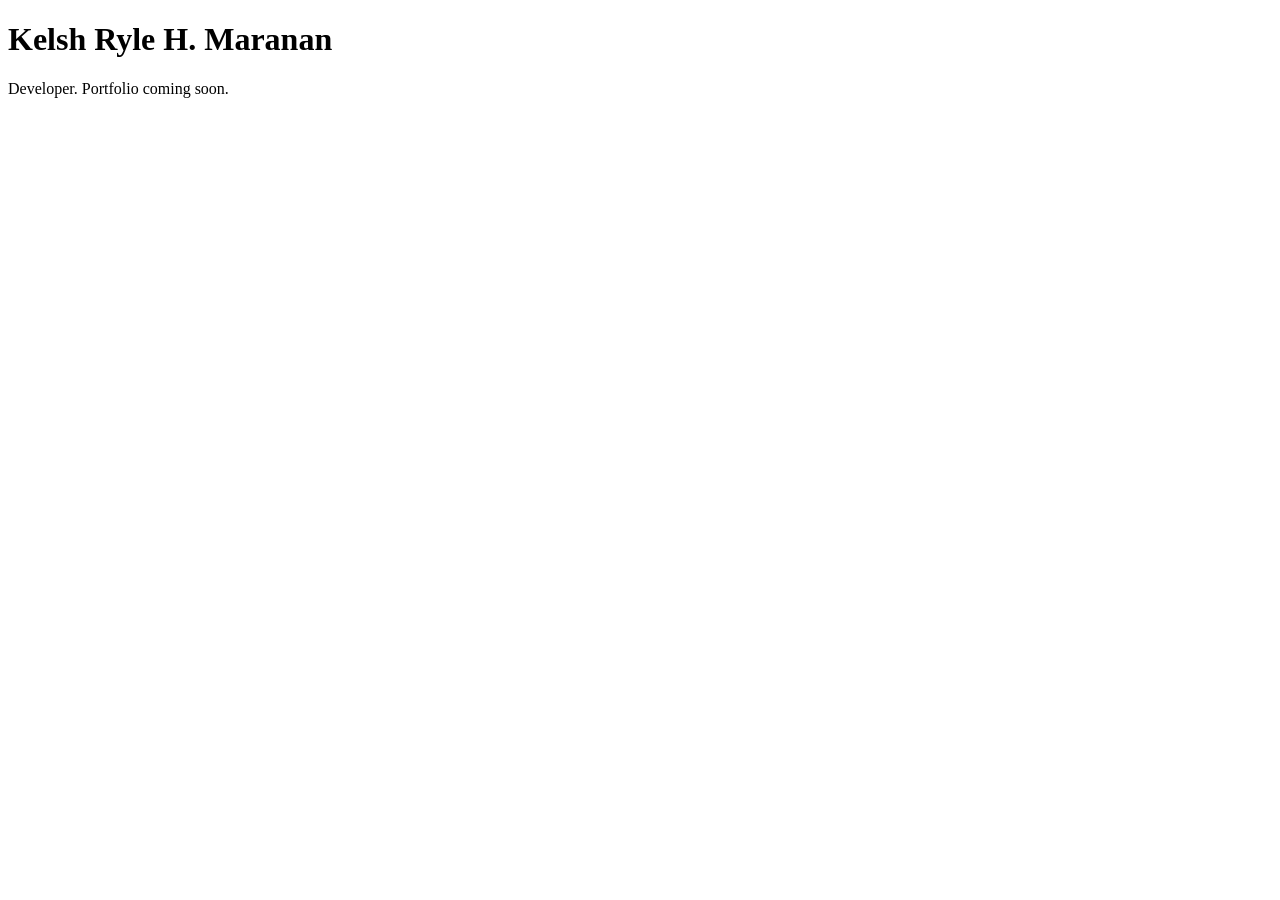
==== index.html @ 078166c4 "add basic page with name and SEO meta tags" ====
<!DOCTYPE html>
<html lang="en">
<head>
  <meta charset="utf-8">
  <meta name="viewport" content="width=device-width, initial-scale=1">
  <title>Kelsh Ryle H. Maranan – Kelsh’s Portfolio</title>
  <meta name="description" content="Kelsh Ryle H. Maranan is a developer building web and software projects. Browse services, recent projects, skills and certifications.">
  <meta property="og:title" content="Kelsh Ryle H. Maranan – Portfolio">
  <meta property="og:description" content="Web and software developer. Services, projects, skills and certifications.">
  <meta property="og:type" content="website">

  <script type="application/ld+json">
  {
    "@context": "https://schema.org",
    "@type": "Person",
    "name": "Kelsh Ryle H. Maranan",
    "alternateName": "Kelsh Maranan",
    "jobTitle": "Developer",
    "url": "https://kelshrylemaranan.github.io/",
    "sameAs": ["https://github.com/KelshRyleMaranan"]
  }
  </script>
</head>
<body>

  <h1>Kelsh Ryle H. Maranan</h1>
  <p>Developer. Portfolio coming soon.</p>

</body>
</html>
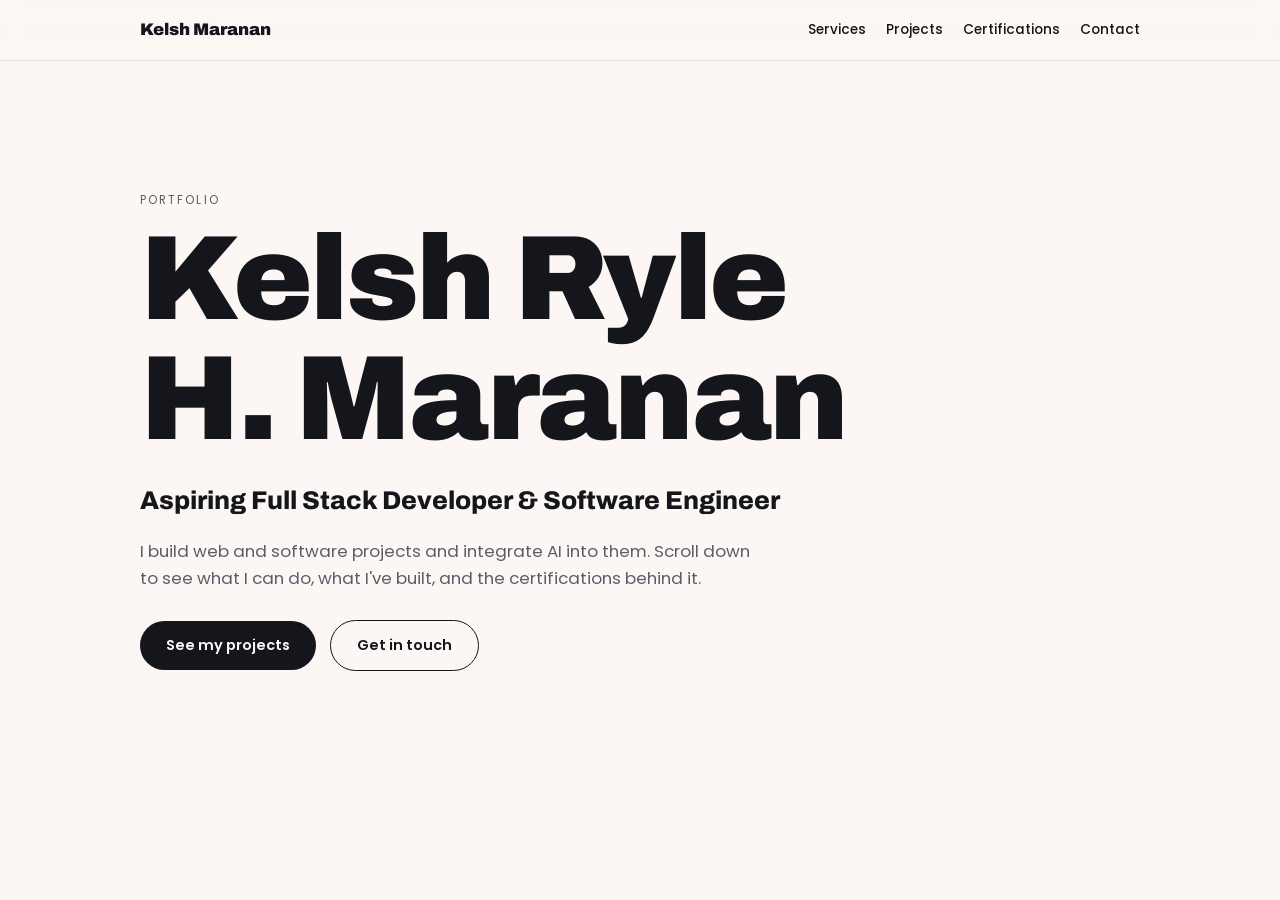
==== commit 5681b6fe: "add navigation, hero section and base styles" ====
--- a/index.html
+++ b/index.html
@@ -4,9 +4,9 @@
   <meta charset="utf-8">
   <meta name="viewport" content="width=device-width, initial-scale=1">
   <title>Kelsh Ryle H. Maranan – Kelsh’s Portfolio</title>
-  <meta name="description" content="Kelsh Ryle H. Maranan is a developer building web and software projects. Browse services, recent projects, skills and certifications.">
+  <meta name="description" content="Kelsh Ryle H. Maranan is an aspiring full stack developer and software engineer who builds web projects and integrates AI. Browse services, projects, skills and certifications.">
   <meta property="og:title" content="Kelsh Ryle H. Maranan – Portfolio">
-  <meta property="og:description" content="Web and software developer. Services, projects, skills and certifications.">
+  <meta property="og:description" content="Aspiring full stack developer and software engineer integrating AI. Services, projects, skills and certifications.">
   <meta property="og:type" content="website">
 
   <script type="application/ld+json">
@@ -15,16 +15,41 @@
     "@type": "Person",
     "name": "Kelsh Ryle H. Maranan",
     "alternateName": "Kelsh Maranan",
-    "jobTitle": "Developer",
+    "jobTitle": "Full Stack Developer and Software Engineer",
     "url": "https://kelshrylemaranan.github.io/",
     "sameAs": ["https://github.com/KelshRyleMaranan"]
   }
   </script>
+
+  <link rel="preconnect" href="https://fonts.googleapis.com">
+  <link rel="preconnect" href="https://fonts.gstatic.com" crossorigin>
+  <link href="https://fonts.googleapis.com/css2?family=Archivo:wght@500;800;900&family=Poppins:wght@400;500;600&display=swap" rel="stylesheet">
+  <link rel="stylesheet" href="style.css">
 </head>
 <body>
 
-  <h1>Kelsh Ryle H. Maranan</h1>
-  <p>Developer. Portfolio coming soon.</p>
+<nav>
+  <div class="wrap">
+    <b>Kelsh Maranan</b>
+    <ul>
+      <li><a href="#services">Services</a></li>
+      <li><a href="#projects">Projects</a></li>
+      <li><a href="#certs">Certifications</a></li>
+      <li><a href="#contact">Contact</a></li>
+    </ul>
+  </div>
+</nav>
+
+<main class="wrap">
+  <header class="hero">
+    <p class="label">Portfolio</p>
+    <h1>Kelsh Ryle H. Maranan</h1>
+    <p class="role">Aspiring Full Stack Developer &amp; Software Engineer</p>
+    <p class="lead">I build web and software projects and integrate AI into them. Scroll down to see what I can do, what I've built, and the certifications behind it.</p>
+    <a class="btn solid" href="#projects">See my projects</a>
+    <a class="btn line" href="#contact">Get in touch</a>
+  </header>
+</main>
 
 </body>
 </html>
--- a/style.css
+++ b/style.css
@@ -0,0 +1,34 @@
+:root{
+  --bg:#fcf7f4; --card:#fff; --ink:#15151c; --mute:#5d5d68; --line:#e6e0dc; --accent:#e8892f;
+  --head:'Archivo','Arial Black',Impact,sans-serif;
+  --body:'Poppins',system-ui,sans-serif;
+}
+@media (prefers-color-scheme:dark){
+  :root{--bg:#121216;--card:#1b1b21;--ink:#f4f1ee;--mute:#a4a4af;--line:#2e2e36}
+}
+*{box-sizing:border-box;margin:0}
+html{scroll-behavior:smooth}
+body{background:var(--bg);color:var(--ink);font-family:var(--body);line-height:1.6;-webkit-font-smoothing:antialiased}
+a{color:inherit;text-decoration:none}
+:focus-visible{outline:3px solid var(--accent);outline-offset:3px}
+.wrap{max-width:1040px;margin:0 auto;padding:0 20px}
+h1,h2,h3{font-family:var(--head);font-weight:900;line-height:1;letter-spacing:-.02em}
+.label{font-size:.72rem;letter-spacing:.18em;text-transform:uppercase;color:var(--mute);margin-bottom:10px}
+
+/* navigation */
+nav{position:sticky;top:0;z-index:5;background:color-mix(in srgb,var(--bg) 88%,transparent);backdrop-filter:blur(10px);border-bottom:1px solid var(--line)}
+nav .wrap{display:flex;justify-content:space-between;align-items:center;height:60px}
+nav b{font-family:var(--head);font-weight:900;font-size:1.05rem}
+nav ul{display:flex;gap:20px;list-style:none;padding:0;font-size:.85rem;font-weight:500}
+nav ul a:hover{color:var(--accent)}
+@media(max-width:620px){nav ul li:nth-child(n+4){display:none}nav ul{gap:14px}}
+
+/* hero */
+.hero{padding:clamp(60px,12vw,130px) 0 80px}
+.hero h1{font-size:clamp(3rem,11vw,7.5rem);max-width:10ch}
+.hero .role{font-family:var(--head);font-weight:800;font-size:clamp(1.1rem,3vw,1.6rem);margin-top:22px}
+.hero p.lead{max-width:56ch;margin:16px 0 28px;color:var(--mute);font-size:1.05rem}
+.btn{display:inline-block;padding:13px 26px;border-radius:999px;font-weight:600;font-size:.9rem;margin:0 10px 10px 0;transition:transform .2s}
+.btn:hover{transform:translateY(-2px)}
+.btn.solid{background:var(--ink);color:var(--bg)}
+.btn.line{border:1.5px solid var(--ink)}
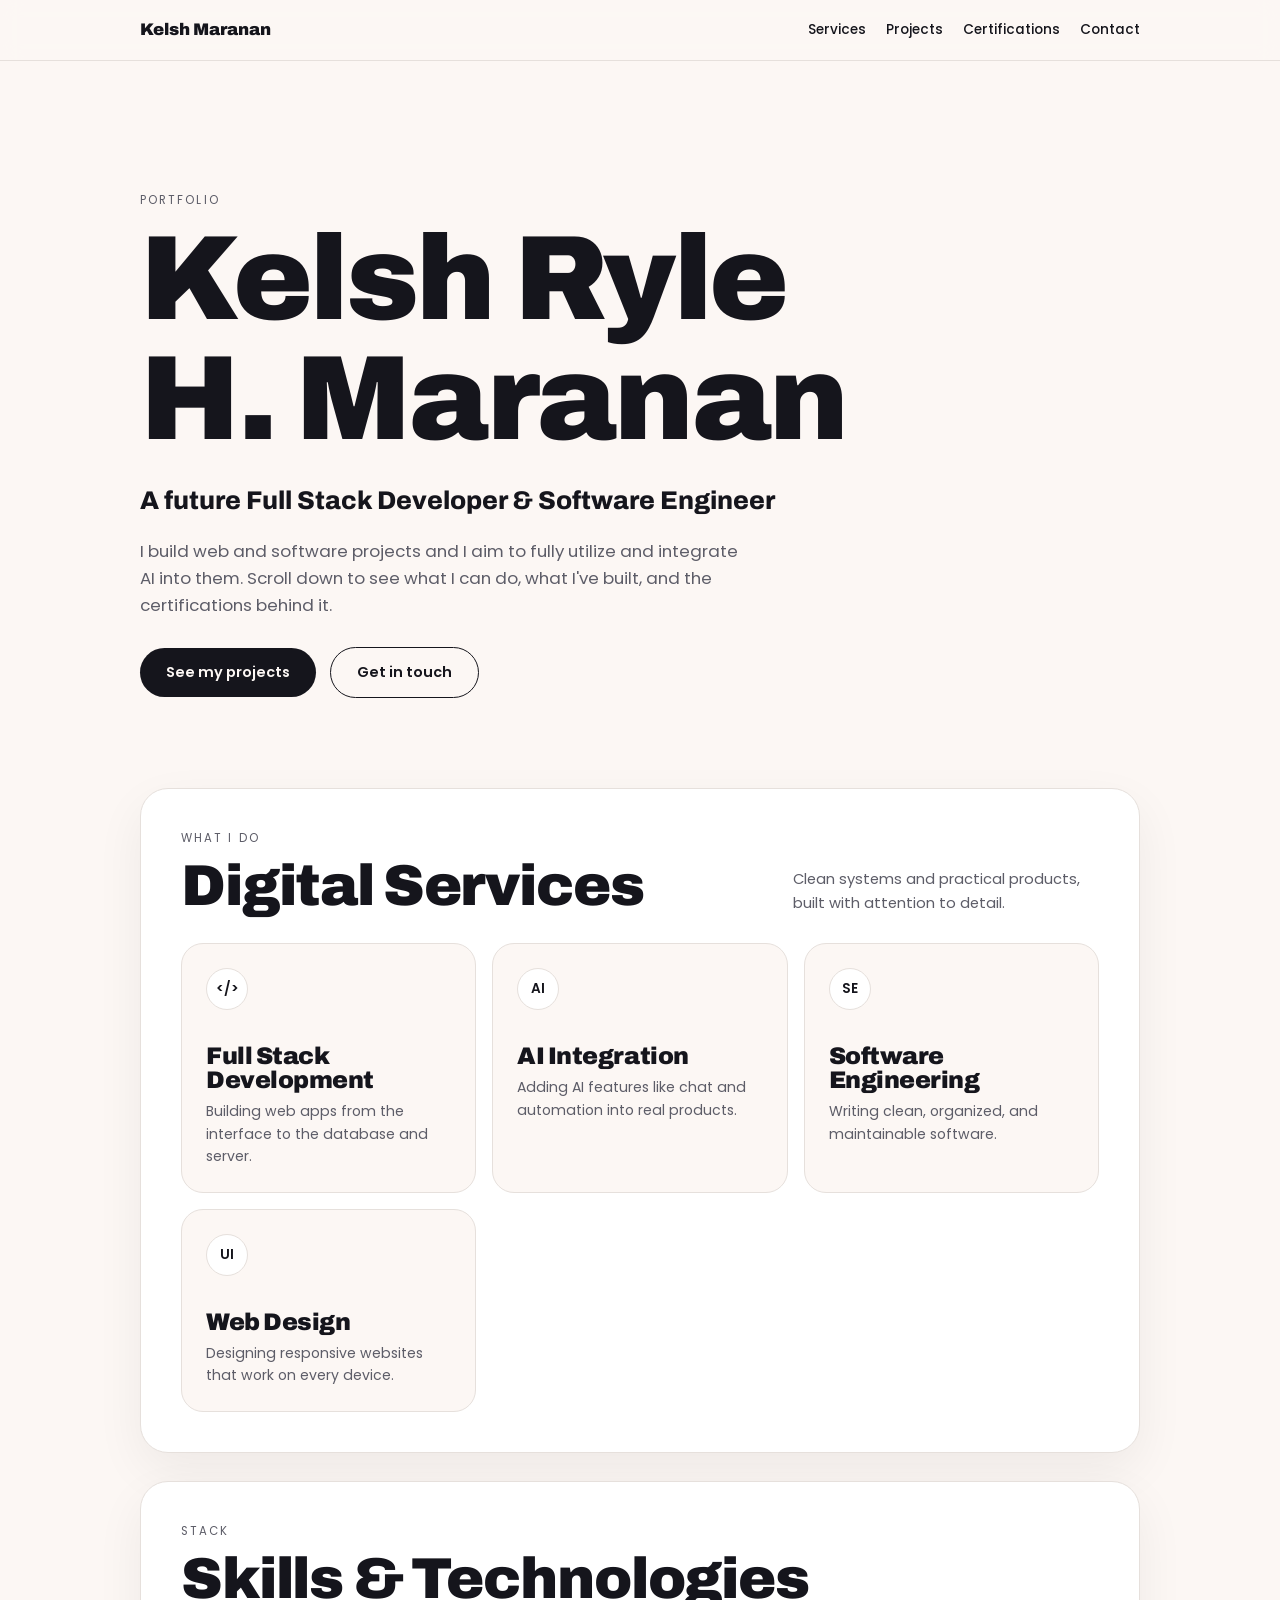
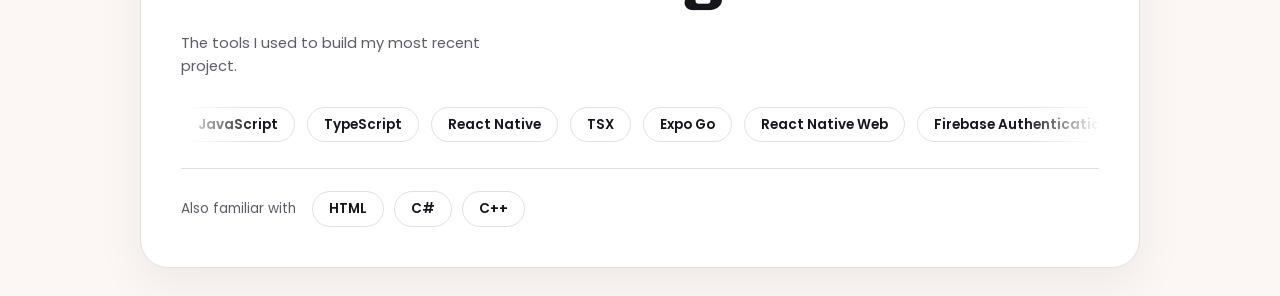
==== commit a7b00b2e: "add skills and technologies section" ====
--- a/index.html
+++ b/index.html
@@ -15,7 +15,7 @@
     "@type": "Person",
     "name": "Kelsh Ryle H. Maranan",
     "alternateName": "Kelsh Maranan",
-    "jobTitle": "Full Stack Developer and Software Engineer",
+    "jobTitle": "I aim to be a Full Stack Developer and Software Engineer",
     "url": "https://kelshrylemaranan.github.io/",
     "sameAs": ["https://github.com/KelshRyleMaranan"]
   }
@@ -41,15 +41,75 @@
 </nav>
 
 <main class="wrap">
+
   <header class="hero">
     <p class="label">Portfolio</p>
     <h1>Kelsh Ryle H. Maranan</h1>
-    <p class="role">Aspiring Full Stack Developer &amp; Software Engineer</p>
-    <p class="lead">I build web and software projects and integrate AI into them. Scroll down to see what I can do, what I've built, and the certifications behind it.</p>
+    <p class="role">A future Full Stack Developer &amp; Software Engineer</p>
+    <p class="lead">I build web and software projects and I aim to fully utilize and integrate AI into them. Scroll down to see what I can do, what I've built, and the certifications behind it.</p>
     <a class="btn solid" href="#projects">See my projects</a>
     <a class="btn line" href="#contact">Get in touch</a>
   </header>
+
+  <section class="panel" id="services">
+    <p class="label">What I do</p>
+    <div class="head-row">
+      <h2>Digital Services</h2>
+      <p>Clean systems and practical products, built with attention to detail.</p>
+    </div>
+    <div class="grid2">
+      <article class="svc">
+        <div class="ic" aria-hidden="true">&lt;/&gt;</div>
+        <h3>Full Stack Development</h3>
+        <p>Building web apps from the interface to the database and server.</p>
+      </article>
+      <article class="svc">
+        <div class="ic" aria-hidden="true">AI</div>
+        <h3>AI Integration</h3>
+        <p>Adding AI features like chat and automation into real products.</p>
+      </article>
+      <article class="svc">
+        <div class="ic" aria-hidden="true">SE</div>
+        <h3>Software Engineering</h3>
+        <p>Writing clean, organized, and maintainable software.</p>
+      </article>
+      <article class="svc">
+        <div class="ic" aria-hidden="true">UI</div>
+        <h3>Web Design</h3>
+        <p>Designing responsive websites that work on every device.</p>
+      </article>
+    </div>
+  </section>
+
+  <section class="panel" id="skills">
+    <p class="label">Stack</p>
+    <div class="head-row">
+      <h2>Skills &amp; Technologies</h2>
+      <p>The tools I used to build my most recent project.</p>
+    </div>
+    <div class="marquee">
+      <div class="track" id="track">
+        <span class="pill">JavaScript</span>
+        <span class="pill">TypeScript</span>
+        <span class="pill">React Native</span>
+        <span class="pill">TSX</span>
+        <span class="pill">Expo Go</span>
+        <span class="pill">React Native Web</span>
+        <span class="pill">Firebase Authentication</span>
+        <span class="pill">Firestore</span>
+        <span class="pill">Firebase Hosting</span>
+      </div>
+    </div>
+    <div class="familiar">
+      <span class="lbl">Also familiar with</span>
+      <span class="pill">HTML</span>
+      <span class="pill">C#</span>
+      <span class="pill">C++</span>
+    </div>
+  </section>
+
 </main>
 
+<script src="script.js"></script>
 </body>
 </html>
--- a/style.css
+++ b/style.css
@@ -15,7 +15,7 @@
 h1,h2,h3{font-family:var(--head);font-weight:900;line-height:1;letter-spacing:-.02em}
 .label{font-size:.72rem;letter-spacing:.18em;text-transform:uppercase;color:var(--mute);margin-bottom:10px}
 
-/* navigation */
+/* the navigation part zoro hah */
 nav{position:sticky;top:0;z-index:5;background:color-mix(in srgb,var(--bg) 88%,transparent);backdrop-filter:blur(10px);border-bottom:1px solid var(--line)}
 nav .wrap{display:flex;justify-content:space-between;align-items:center;height:60px}
 nav b{font-family:var(--head);font-weight:900;font-size:1.05rem}
@@ -23,7 +23,7 @@
 nav ul a:hover{color:var(--accent)}
 @media(max-width:620px){nav ul li:nth-child(n+4){display:none}nav ul{gap:14px}}
 
-/* hero */
+/* the hero hehe */
 .hero{padding:clamp(60px,12vw,130px) 0 80px}
 .hero h1{font-size:clamp(3rem,11vw,7.5rem);max-width:10ch}
 .hero .role{font-family:var(--head);font-weight:800;font-size:clamp(1.1rem,3vw,1.6rem);margin-top:22px}
@@ -31,4 +31,31 @@
 .btn{display:inline-block;padding:13px 26px;border-radius:999px;font-weight:600;font-size:.9rem;margin:0 10px 10px 0;transition:transform .2s}
 .btn:hover{transform:translateY(-2px)}
 .btn.solid{background:var(--ink);color:var(--bg)}
-.btn.line{border:1.5px solid var(--ink)}+.btn.line{border:1.5px solid var(--ink)}
+
+/* panels and section headings grr*/
+.panel{background:var(--card);border:1px solid var(--line);border-radius:28px;padding:clamp(22px,4vw,40px);box-shadow:0 18px 50px rgba(0,0,0,.06);margin-bottom:28px}
+.head-row{display:flex;justify-content:space-between;align-items:end;gap:24px;flex-wrap:wrap;margin-bottom:28px}
+.head-row h2{font-size:clamp(2.2rem,6vw,3.6rem)}
+.head-row p{max-width:34ch;color:var(--mute);font-size:.92rem}
+
+/* the services part heh*/
+.grid2{display:grid;grid-template-columns:repeat(auto-fit,minmax(260px,1fr));gap:16px}
+.svc{border:1px solid var(--line);border-radius:22px;padding:24px;background:var(--bg)}
+.svc .ic{width:42px;height:42px;border:1px solid var(--line);background:var(--card);border-radius:50%;display:grid;place-items:center;margin-bottom:34px;font-size:.85rem;font-weight:600}
+.svc h3{font-size:1.5rem;margin-bottom:8px}
+.svc p{font-size:.88rem;color:var(--mute)}
+
+/* the skills part idk */
+.pill{display:inline-block;border:1px solid var(--line);background:var(--card);border-radius:999px;padding:6px 16px;font-weight:600;font-size:.85rem;white-space:nowrap}
+.marquee{overflow:hidden;mask-image:linear-gradient(90deg,transparent,#000 8%,#000 92%,transparent);-webkit-mask-image:linear-gradient(90deg,transparent,#000 8%,#000 92%,transparent)}
+.track{display:flex;gap:12px;width:max-content;animation:slide 35s linear infinite}
+.marquee:hover .track{animation-play-state:paused}
+@keyframes slide{to{transform:translateX(-50%)}}
+.familiar{display:flex;flex-wrap:wrap;align-items:center;gap:10px;margin-top:26px;padding-top:22px;border-top:1px solid var(--line)}
+.familiar span.lbl{font-size:.85rem;color:var(--mute);margin-right:6px}
+@media(prefers-reduced-motion:reduce){
+  .track{animation:none;flex-wrap:wrap;width:auto}
+  .track [aria-hidden="true"]{display:none}
+  html{scroll-behavior:auto}
+}
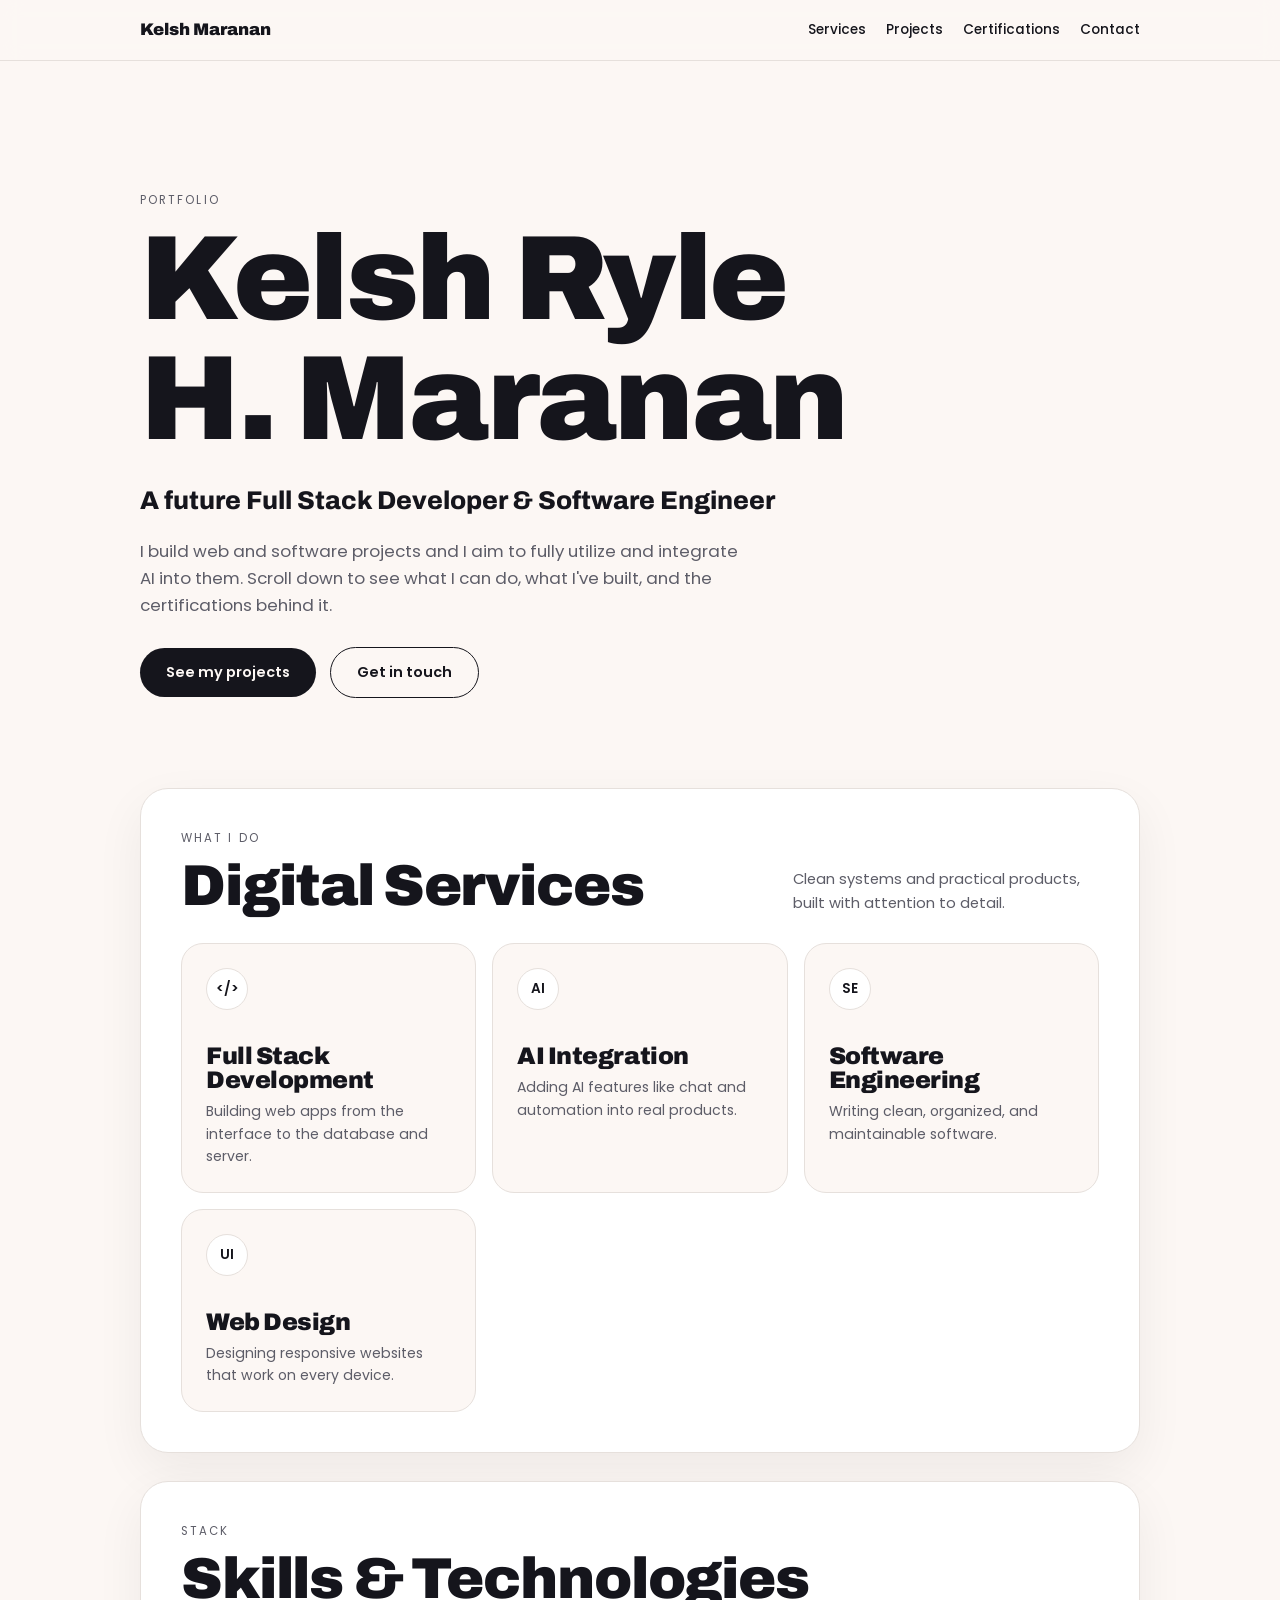
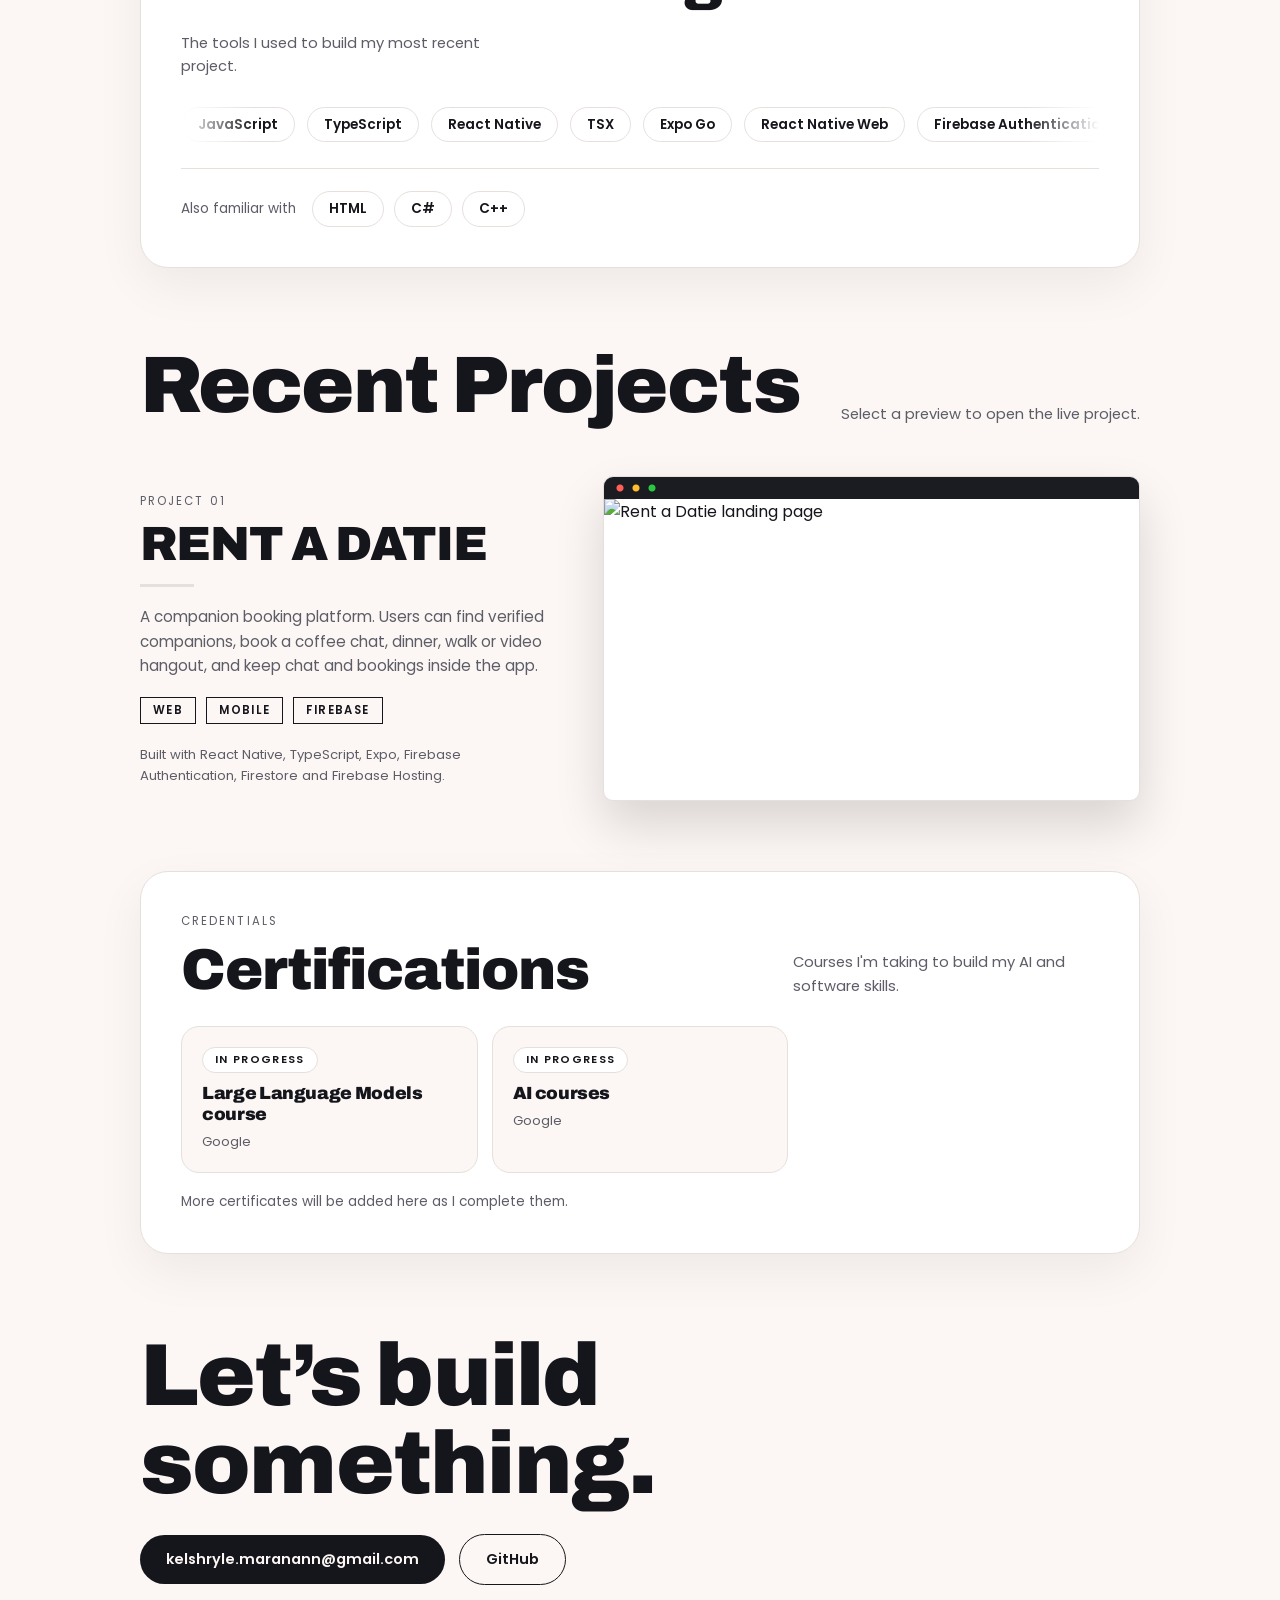
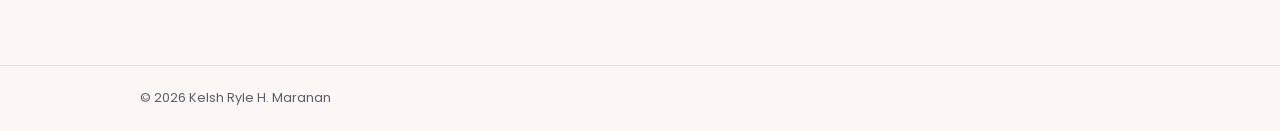
==== commit 1d03f314: "add certifications and contact sections" ====
--- a/index.html
+++ b/index.html
@@ -17,6 +17,7 @@
     "alternateName": "Kelsh Maranan",
     "jobTitle": "I aim to be a Full Stack Developer and Software Engineer",
     "url": "https://kelshrylemaranan.github.io/",
+    "email": "kelshryle.maranann@gmail.com",
     "sameAs": ["https://github.com/KelshRyleMaranan"]
   }
   </script>
@@ -108,7 +109,73 @@
     </div>
   </section>
 
+  <section class="projects" id="projects">
+    <div class="head-row">
+      <h2>Recent Projects</h2>
+      <p>Select a preview to open the live project.</p>
+    </div>
+
+    <!-- PROJECT 1 -->
+    <article class="proj">
+      <a class="shot" href="https://rent-a-datie.web.app/" target="_blank" rel="noopener" aria-label="Open Rent a Datie">
+        <img src="images/rent-a-datie.jpg" alt="Rent a Datie landing page" loading="lazy">
+        <span class="visit">Visit site ↗</span>
+      </a>
+      <div>
+        <p class="label">Project 01</p>
+        <h3>Rent a Datie</h3>
+        <div class="bar"></div>
+        <p class="desc">A companion booking platform. Users can find verified companions, book a coffee chat, dinner, walk or video hangout, and keep chat and bookings inside the app.</p>
+        <div>
+          <span class="tag">Web</span>
+          <span class="tag">Mobile</span>
+          <span class="tag">Firebase</span>
+        </div>
+        <p class="built">Built with React Native, TypeScript, Expo, Firebase Authentication, Firestore and Firebase Hosting.</p>
+      </div>
+    </article>
+
+
+
+  </section>
+
+  <section class="panel" id="certs">
+    <p class="label">Credentials</p>
+    <div class="head-row">
+      <h2>Certifications</h2>
+      <p>Courses I'm taking to build my AI and software skills.</p>
+    </div>
+
+    <div class="cards">
+      <!-- CERT: in progress -->
+      <div class="cert">
+        <span class="status">In progress</span>
+        <h3>Large Language Models course</h3>
+        <small>Google</small>
+      </div>
+
+      <div class="cert">
+        <span class="status">In progress</span>
+        <h3>AI courses</h3>
+        <small>Google</small>
+      </div>
+
+      
+    </div>
+    <p class="note">More certificates will be added here as I complete them.</p>
+  </section>
+
+  <section class="contact" id="contact">
+    <h2>Let’s build something.</h2>
+    <a class="btn solid" href="mailto:kelshryle.maranann@gmail.com">kelshryle.maranann@gmail.com</a>
+    <a class="btn line" href="https://github.com/KelshRyleMaranan" target="_blank" rel="noopener">GitHub</a>
+  </section>
+
 </main>
+
+<footer>
+  <div class="wrap">© <span id="yr"></span> Kelsh Ryle H. Maranan</div>
+</footer>
 
 <script src="script.js"></script>
 </body>
--- a/style.css
+++ b/style.css
@@ -15,7 +15,7 @@
 h1,h2,h3{font-family:var(--head);font-weight:900;line-height:1;letter-spacing:-.02em}
 .label{font-size:.72rem;letter-spacing:.18em;text-transform:uppercase;color:var(--mute);margin-bottom:10px}
 
-/* the navigation part zoro hah */
+/* navigation */
 nav{position:sticky;top:0;z-index:5;background:color-mix(in srgb,var(--bg) 88%,transparent);backdrop-filter:blur(10px);border-bottom:1px solid var(--line)}
 nav .wrap{display:flex;justify-content:space-between;align-items:center;height:60px}
 nav b{font-family:var(--head);font-weight:900;font-size:1.05rem}
@@ -23,7 +23,7 @@
 nav ul a:hover{color:var(--accent)}
 @media(max-width:620px){nav ul li:nth-child(n+4){display:none}nav ul{gap:14px}}
 
-/* the hero hehe */
+/* hero */
 .hero{padding:clamp(60px,12vw,130px) 0 80px}
 .hero h1{font-size:clamp(3rem,11vw,7.5rem);max-width:10ch}
 .hero .role{font-family:var(--head);font-weight:800;font-size:clamp(1.1rem,3vw,1.6rem);margin-top:22px}
@@ -33,20 +33,20 @@
 .btn.solid{background:var(--ink);color:var(--bg)}
 .btn.line{border:1.5px solid var(--ink)}
 
-/* panels and section headings grr*/
+/* panels and section headings */
 .panel{background:var(--card);border:1px solid var(--line);border-radius:28px;padding:clamp(22px,4vw,40px);box-shadow:0 18px 50px rgba(0,0,0,.06);margin-bottom:28px}
 .head-row{display:flex;justify-content:space-between;align-items:end;gap:24px;flex-wrap:wrap;margin-bottom:28px}
 .head-row h2{font-size:clamp(2.2rem,6vw,3.6rem)}
 .head-row p{max-width:34ch;color:var(--mute);font-size:.92rem}
 
-/* the services part heh*/
+/* services */
 .grid2{display:grid;grid-template-columns:repeat(auto-fit,minmax(260px,1fr));gap:16px}
 .svc{border:1px solid var(--line);border-radius:22px;padding:24px;background:var(--bg)}
 .svc .ic{width:42px;height:42px;border:1px solid var(--line);background:var(--card);border-radius:50%;display:grid;place-items:center;margin-bottom:34px;font-size:.85rem;font-weight:600}
 .svc h3{font-size:1.5rem;margin-bottom:8px}
 .svc p{font-size:.88rem;color:var(--mute)}
 
-/* the skills part idk */
+/* skills */
 .pill{display:inline-block;border:1px solid var(--line);background:var(--card);border-radius:999px;padding:6px 16px;font-weight:600;font-size:.85rem;white-space:nowrap}
 .marquee{overflow:hidden;mask-image:linear-gradient(90deg,transparent,#000 8%,#000 92%,transparent);-webkit-mask-image:linear-gradient(90deg,transparent,#000 8%,#000 92%,transparent)}
 .track{display:flex;gap:12px;width:max-content;animation:slide 35s linear infinite}
@@ -58,4 +58,44 @@
   .track{animation:none;flex-wrap:wrap;width:auto}
   .track [aria-hidden="true"]{display:none}
   html{scroll-behavior:auto}
-}+}
+
+/* projects */
+.projects{padding:50px 0 20px}
+.projects .head-row h2{font-size:clamp(2.6rem,8vw,5rem)}
+.proj{display:grid;grid-template-columns:1.3fr 1fr;gap:clamp(20px,4vw,50px);align-items:center;margin:50px 0}
+.proj:nth-child(even){grid-template-columns:1fr 1.3fr}
+.proj:nth-child(even) .shot{order:2}
+@media(max-width:760px){
+  .proj,.proj:nth-child(even){grid-template-columns:1fr}
+  .proj:nth-child(even) .shot{order:0}
+}
+.shot{display:block;position:relative;border:1px solid var(--line);border-radius:10px;overflow:hidden;background:var(--card);box-shadow:0 24px 50px rgba(0,0,0,.14);transition:transform .25s}
+.shot:hover{transform:translateY(-4px)}
+.shot::before{content:"";display:block;height:22px;background:#1b1b22;background-image:radial-gradient(circle,#ff5f57 3px,transparent 4px),radial-gradient(circle,#febc2e 3px,transparent 4px),radial-gradient(circle,#28c840 3px,transparent 4px);background-size:16px 22px;background-position:8px 0,24px 0,40px 0;background-repeat:no-repeat}
+.shot img{display:block;width:100%;aspect-ratio:16/9;object-fit:cover}
+.shot .visit{position:absolute;right:12px;bottom:12px;background:var(--ink);color:var(--bg);font-size:.75rem;font-weight:600;padding:6px 14px;border-radius:999px;opacity:0;transition:opacity .2s}
+.shot:hover .visit,.shot:focus-visible .visit{opacity:1}
+@media(hover:none){.shot .visit{opacity:1}}
+.proj h3{font-size:clamp(2rem,5vw,3rem);text-transform:uppercase;margin:6px 0 16px}
+.proj .bar{width:54px;height:3px;background:var(--line);margin-bottom:18px}
+.proj p.desc{color:var(--mute);margin-bottom:18px;font-size:.95rem}
+.tag{display:inline-block;border:1px solid var(--ink);padding:3px 12px;font-size:.72rem;letter-spacing:.12em;font-weight:600;text-transform:uppercase;margin:0 6px 6px 0}
+.built{margin-top:14px;font-size:.82rem;color:var(--mute)}
+
+/* certifications */
+.cards{display:grid;grid-template-columns:repeat(auto-fill,minmax(250px,1fr));gap:14px}
+.cert{background:var(--bg);border:1px solid var(--line);border-radius:18px;padding:20px;display:flex;flex-direction:column;gap:6px}
+.cert h3{font-size:1.1rem;line-height:1.2;margin-top:4px}
+.cert small{color:var(--mute);font-size:.82rem}
+.status{align-self:flex-start;font-size:.7rem;letter-spacing:.12em;font-weight:600;text-transform:uppercase;border:1px solid var(--line);background:var(--card);border-radius:999px;padding:3px 12px}
+.status.done{background:var(--ink);color:var(--bg);border-color:var(--ink)}
+a.cert{transition:transform .2s}
+a.cert:hover{transform:translateY(-3px)}
+.cert .go{margin-top:auto;padding-top:14px;font-size:.72rem;letter-spacing:.14em;font-weight:600;text-transform:uppercase}
+.note{margin-top:18px;font-size:.85rem;color:var(--mute)}
+
+/* contact and footer */
+.contact{padding:50px 0 70px}
+.contact h2{font-size:clamp(2.4rem,8vw,5.5rem);margin-bottom:26px;max-width:14ch}
+footer{border-top:1px solid var(--line);padding:22px 0;font-size:.8rem;color:var(--mute)}
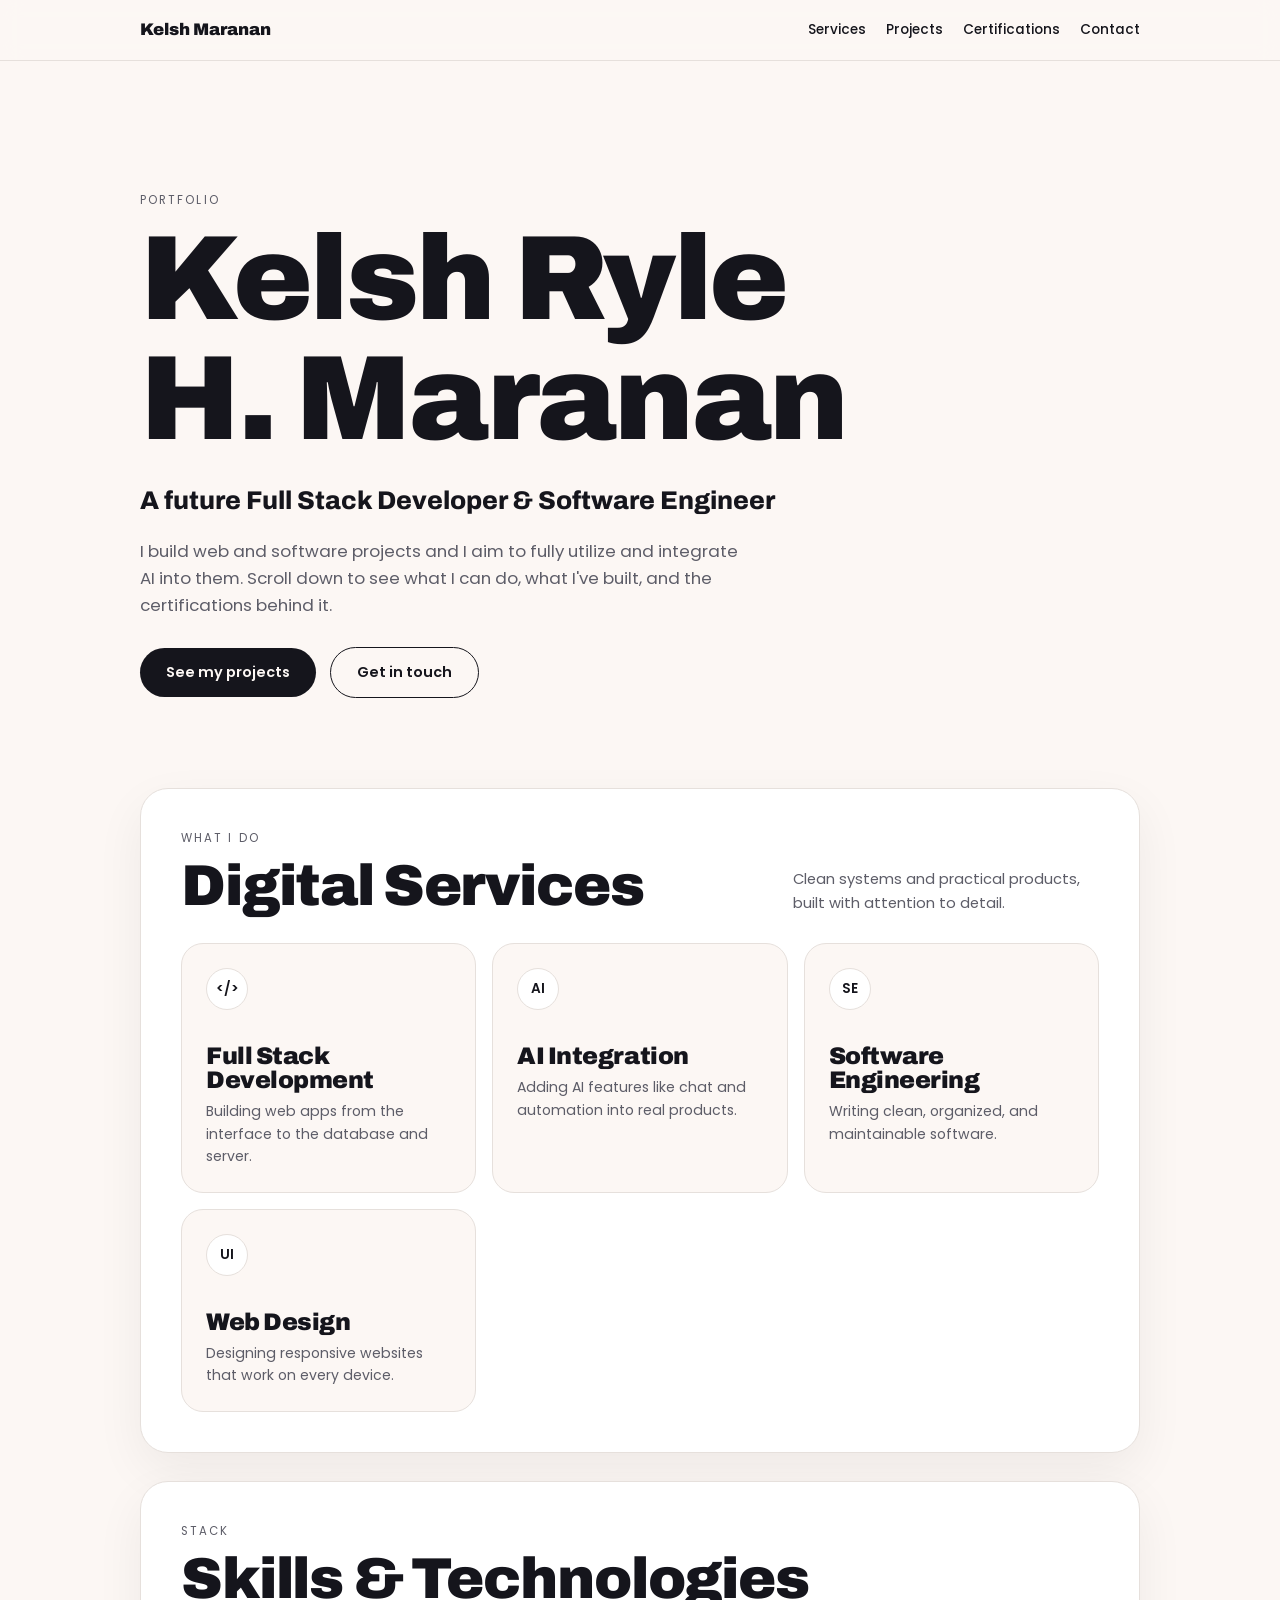
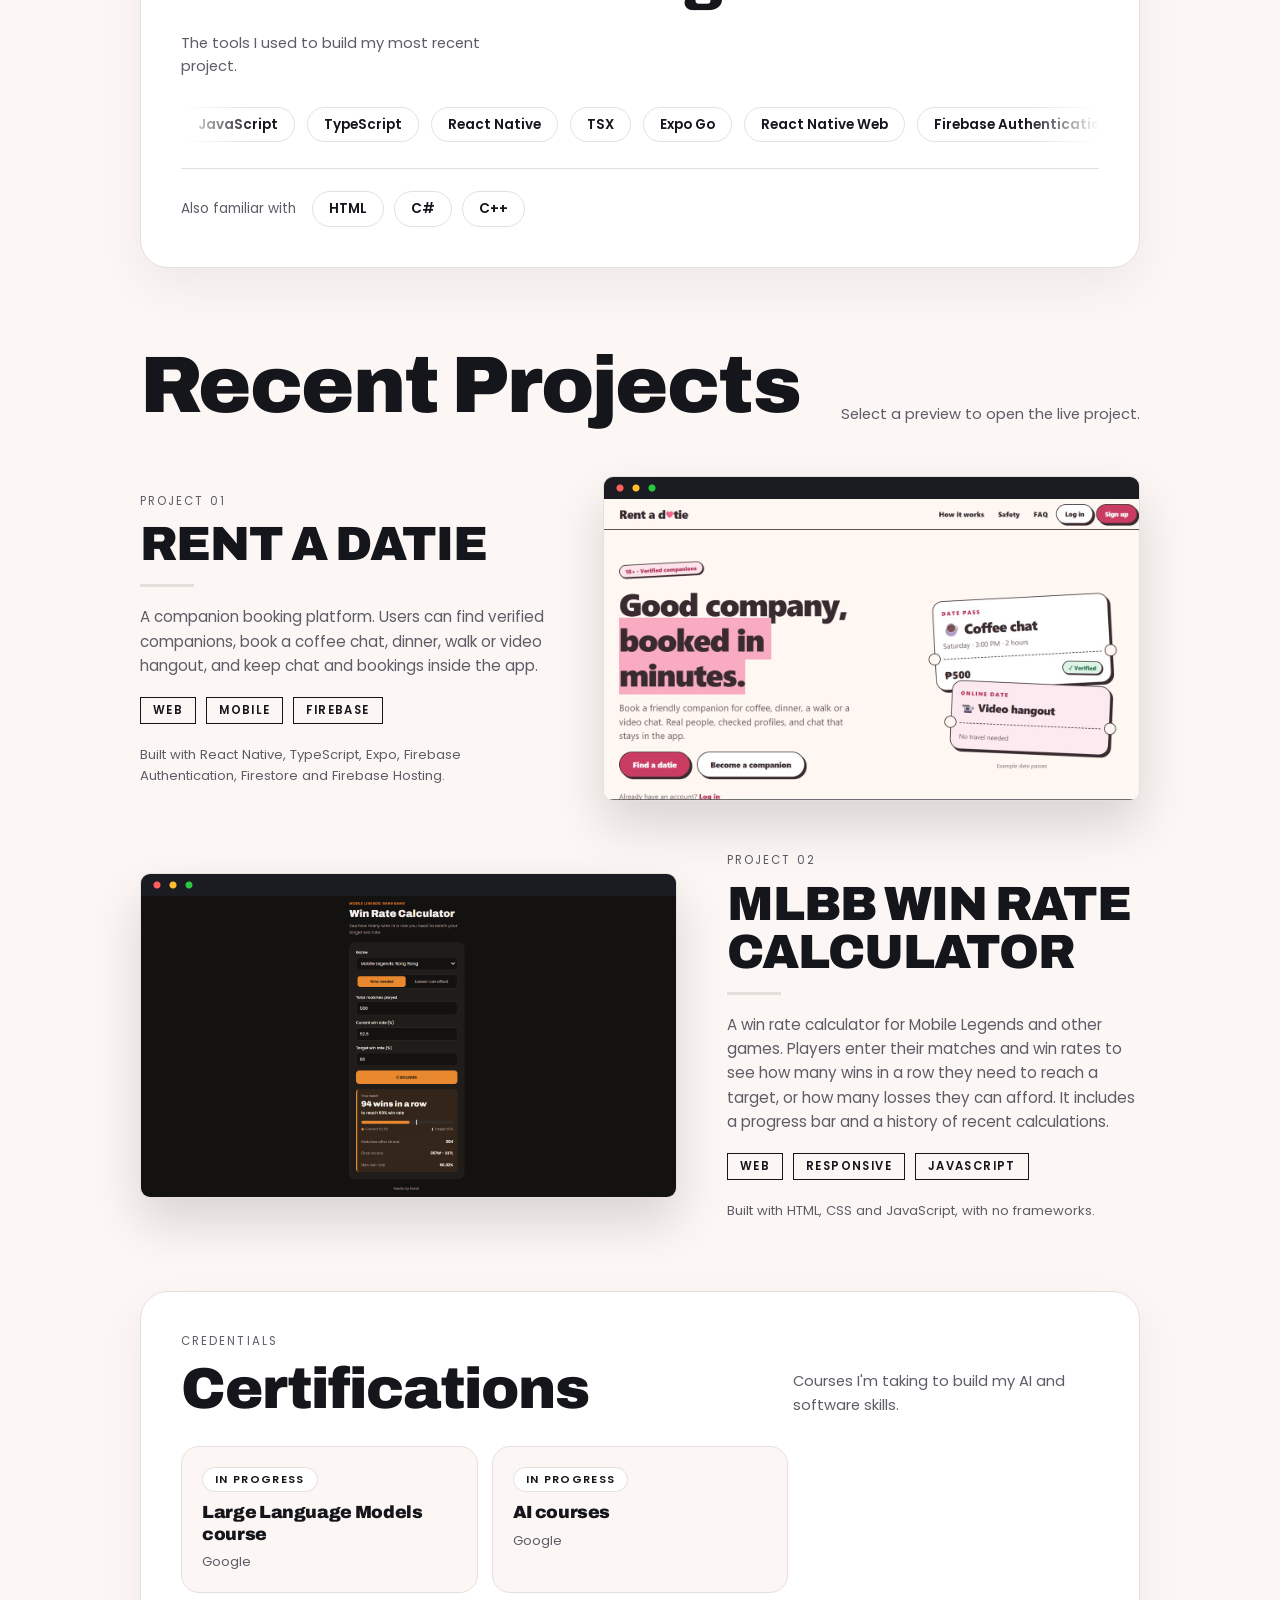
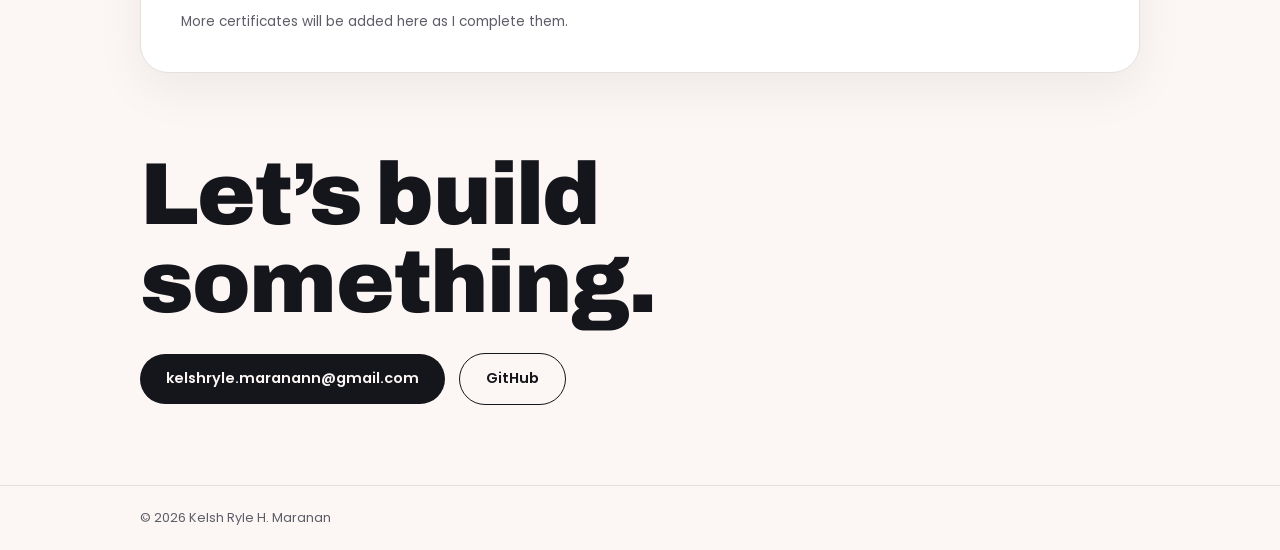
==== commit b31613fc: "Add MLBB Win Rate Calculator project" ====
--- a/index.html
+++ b/index.html
@@ -135,7 +135,25 @@
       </div>
     </article>
 
-
+    <!-- PROJECT 2 -->
+    <article class="proj">
+      <a class="shot" href="https://kelshrylemaranan.github.io/mlbb-winrate-calculator/" target="_blank" rel="noopener" aria-label="Open MLBB Win Rate Calculator">
+        <img src="images/mlbb-winrate-calculator.png" alt="MLBB Win Rate Calculator showing wins needed with a progress bar" loading="lazy">
+        <span class="visit">Visit site ↗</span>
+      </a>
+      <div>
+        <p class="label">Project 02</p>
+        <h3>MLBB Win Rate Calculator</h3>
+        <div class="bar"></div>
+        <p class="desc">A win rate calculator for Mobile Legends and other games. Players enter their matches and win rates to see how many wins in a row they need to reach a target, or how many losses they can afford. It includes a progress bar and a history of recent calculations.</p>
+        <div>
+          <span class="tag">Web</span>
+          <span class="tag">Responsive</span>
+          <span class="tag">JavaScript</span>
+        </div>
+        <p class="built">Built with HTML, CSS and JavaScript, with no frameworks.</p>
+      </div>
+    </article>
 
   </section>
 
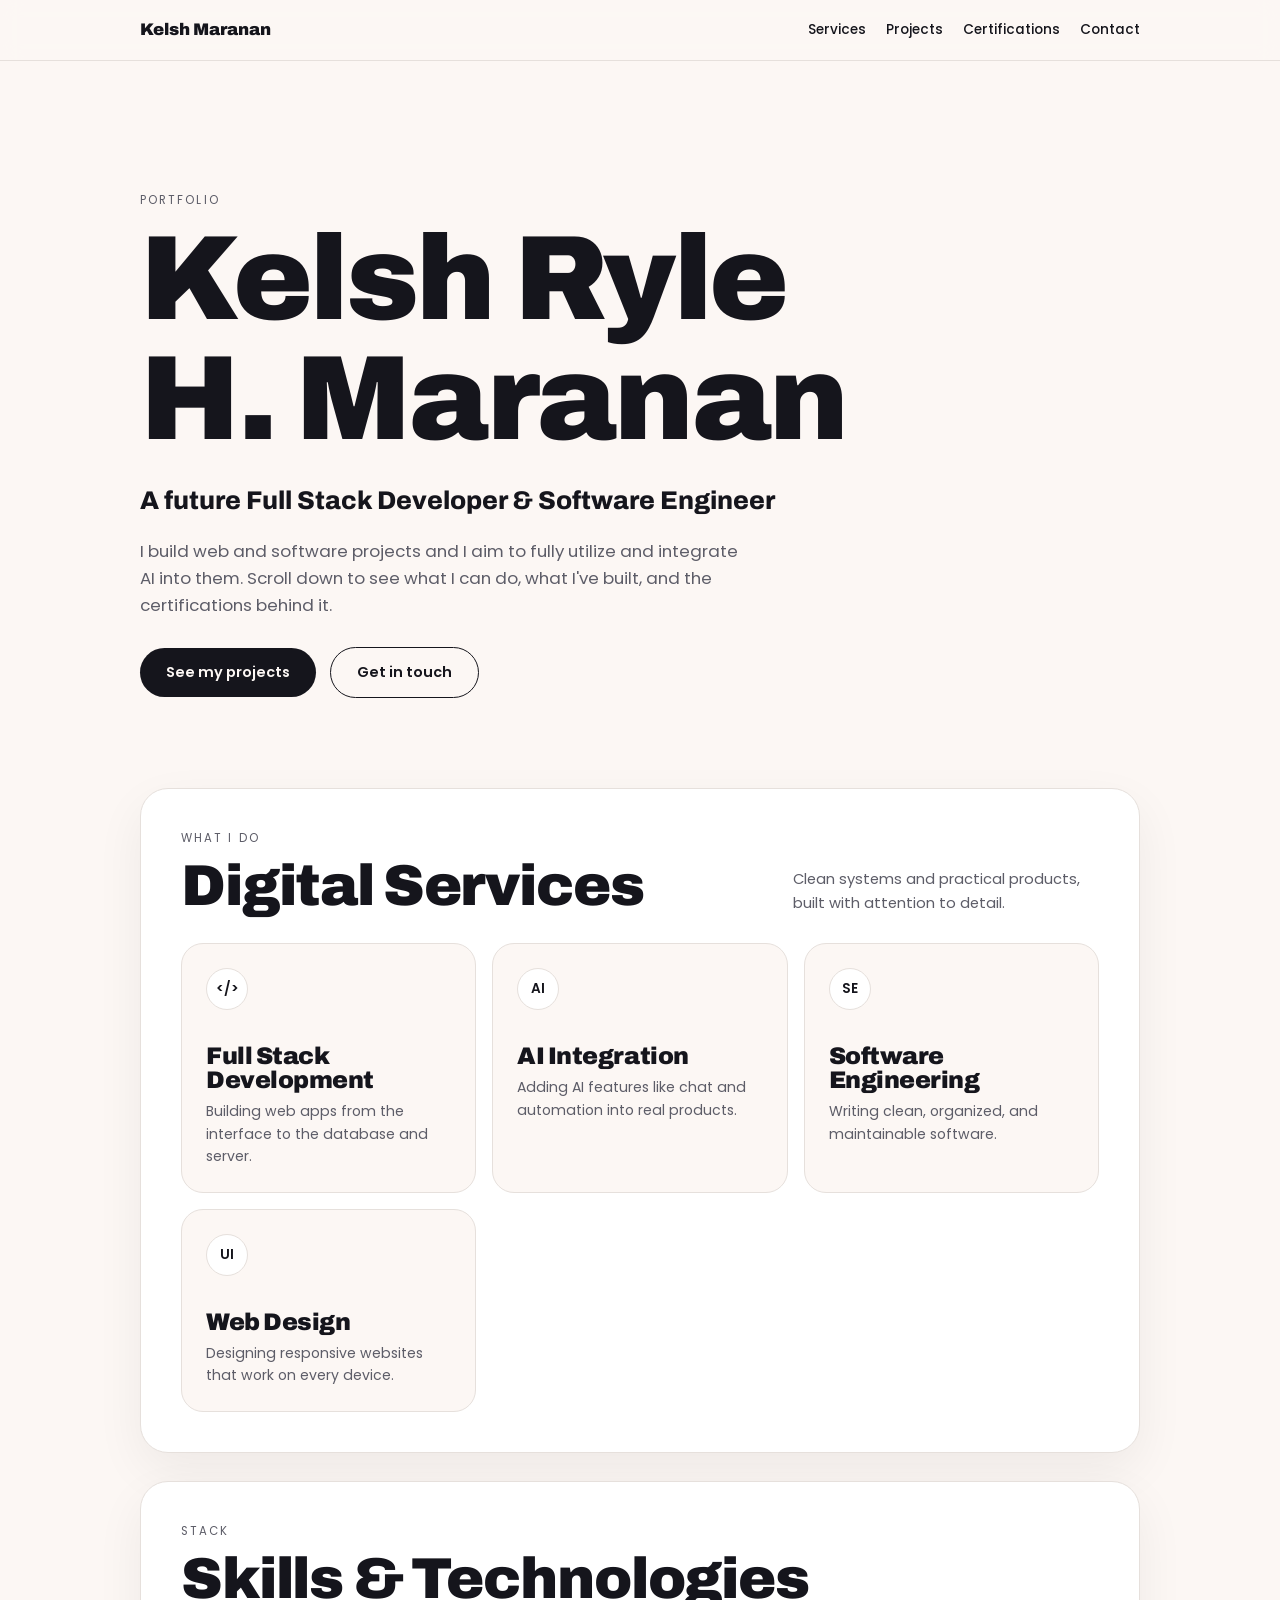
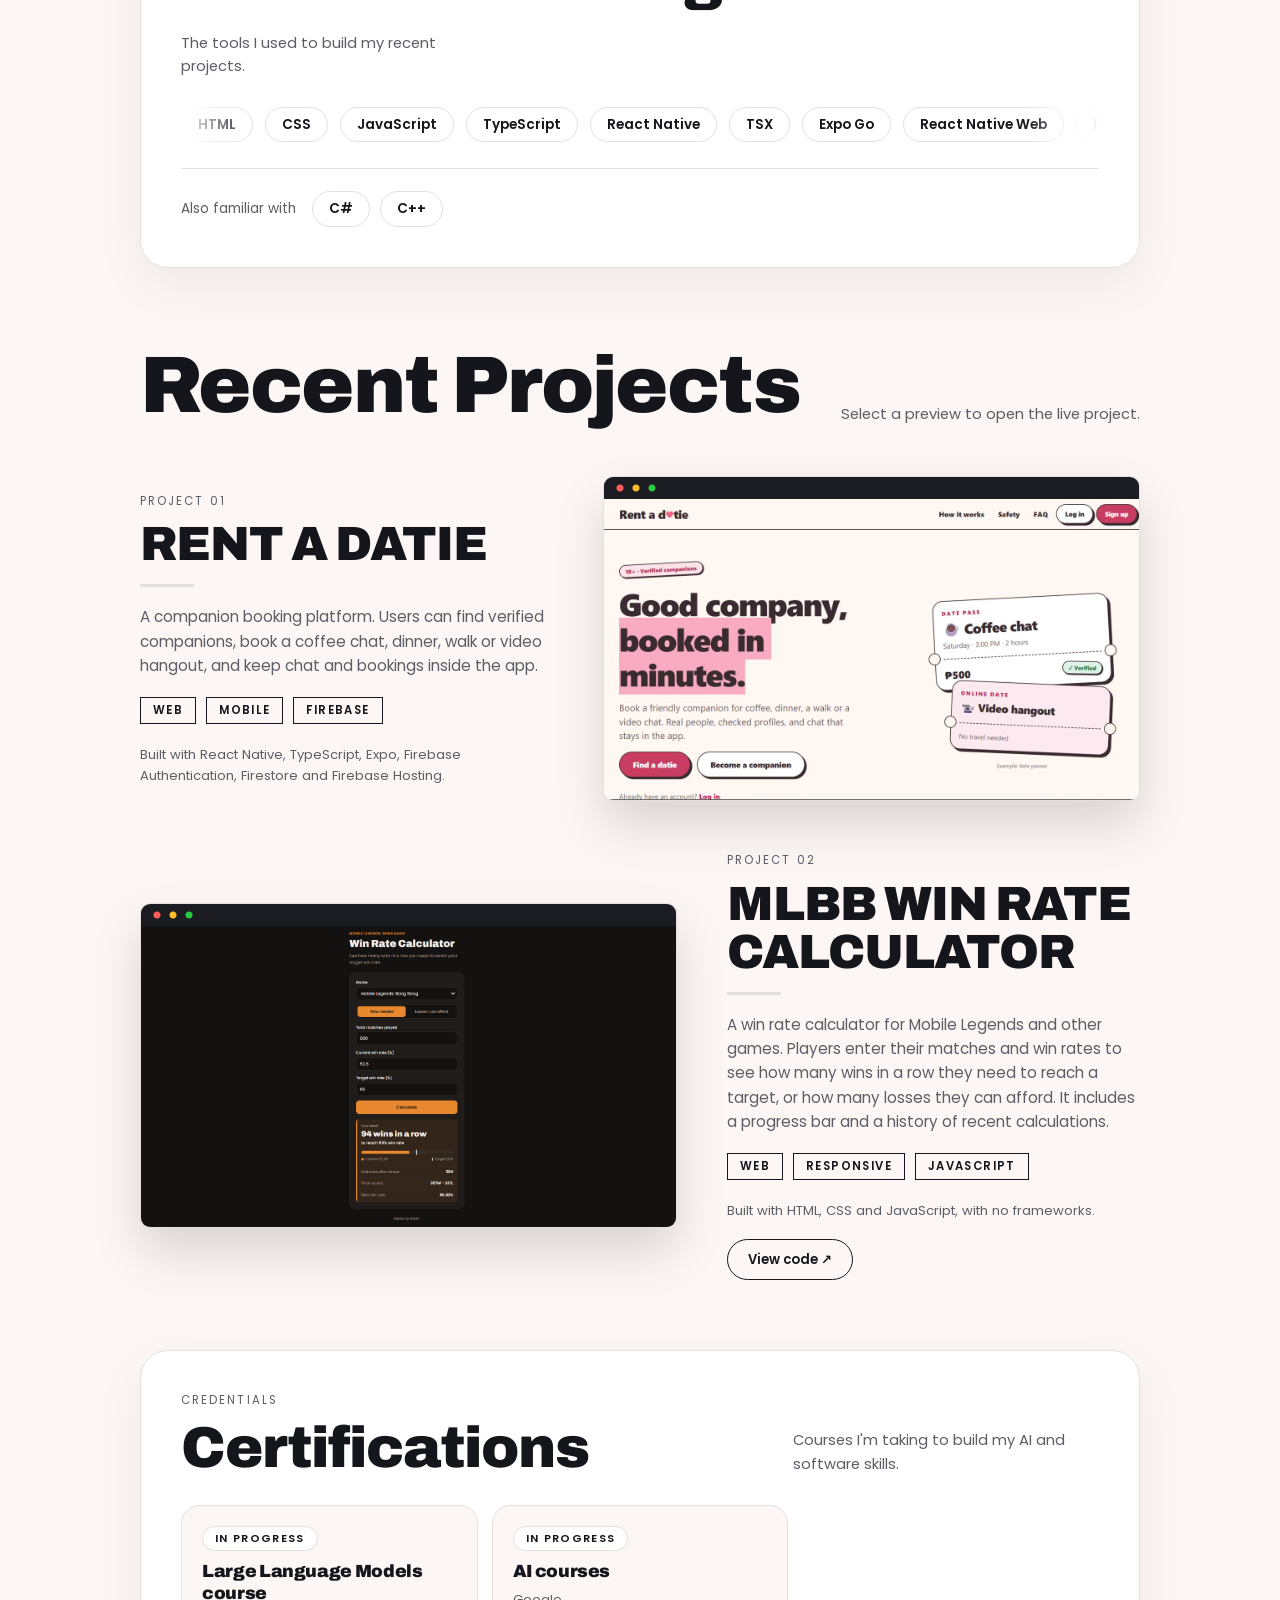
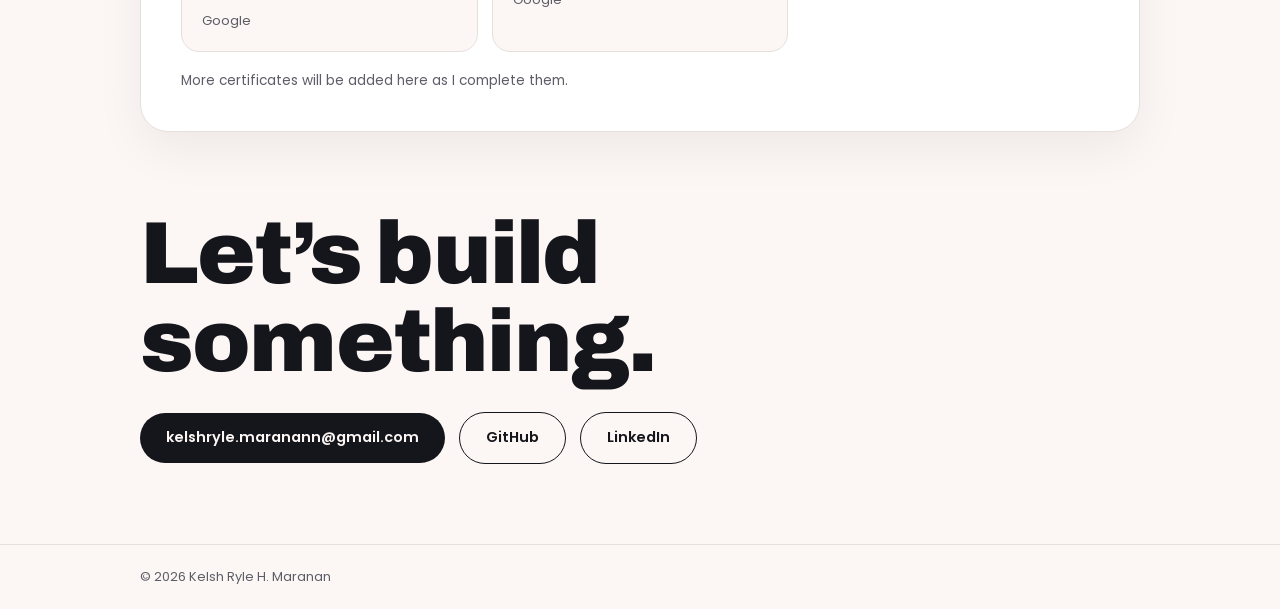
==== commit 3091c9a7: "Add MLBB calculator project, LinkedIn link and skills update" ====
--- a/index.html
+++ b/index.html
@@ -18,7 +18,10 @@
     "jobTitle": "I aim to be a Full Stack Developer and Software Engineer",
     "url": "https://kelshrylemaranan.github.io/",
     "email": "kelshryle.maranann@gmail.com",
-    "sameAs": ["https://github.com/KelshRyleMaranan"]
+    "sameAs": [
+      "https://github.com/KelshRyleMaranan",
+      "https://www.linkedin.com/in/maranan-kelsh-ryle-815673447/"
+    ]
   }
   </script>
 
@@ -86,10 +89,12 @@
     <p class="label">Stack</p>
     <div class="head-row">
       <h2>Skills &amp; Technologies</h2>
-      <p>The tools I used to build my most recent project.</p>
+      <p>The tools I used to build my recent projects.</p>
     </div>
     <div class="marquee">
       <div class="track" id="track">
+        <span class="pill">HTML</span>
+        <span class="pill">CSS</span>
         <span class="pill">JavaScript</span>
         <span class="pill">TypeScript</span>
         <span class="pill">React Native</span>
@@ -103,7 +108,6 @@
     </div>
     <div class="familiar">
       <span class="lbl">Also familiar with</span>
-      <span class="pill">HTML</span>
       <span class="pill">C#</span>
       <span class="pill">C++</span>
     </div>
@@ -152,6 +156,9 @@
           <span class="tag">JavaScript</span>
         </div>
         <p class="built">Built with HTML, CSS and JavaScript, with no frameworks.</p>
+        <div class="links">
+          <a class="btn line" href="https://github.com/KelshRyleMaranan/mlbb-winrate-calculator" target="_blank" rel="noopener">View code ↗</a>
+        </div>
       </div>
     </article>
 
@@ -187,6 +194,7 @@
     <h2>Let’s build something.</h2>
     <a class="btn solid" href="mailto:kelshryle.maranann@gmail.com">kelshryle.maranann@gmail.com</a>
     <a class="btn line" href="https://github.com/KelshRyleMaranan" target="_blank" rel="noopener">GitHub</a>
+    <a class="btn line" href="https://www.linkedin.com/in/maranan-kelsh-ryle-815673447/" target="_blank" rel="noopener">LinkedIn</a>
   </section>
 
 </main>
--- a/style.css
+++ b/style.css
@@ -82,6 +82,8 @@
 .proj p.desc{color:var(--mute);margin-bottom:18px;font-size:.95rem}
 .tag{display:inline-block;border:1px solid var(--ink);padding:3px 12px;font-size:.72rem;letter-spacing:.12em;font-weight:600;text-transform:uppercase;margin:0 6px 6px 0}
 .built{margin-top:14px;font-size:.82rem;color:var(--mute)}
+.links{margin-top:18px}
+.links .btn{padding:9px 20px;font-size:.82rem;margin-bottom:0}
 
 /* certifications */
 .cards{display:grid;grid-template-columns:repeat(auto-fill,minmax(250px,1fr));gap:14px}
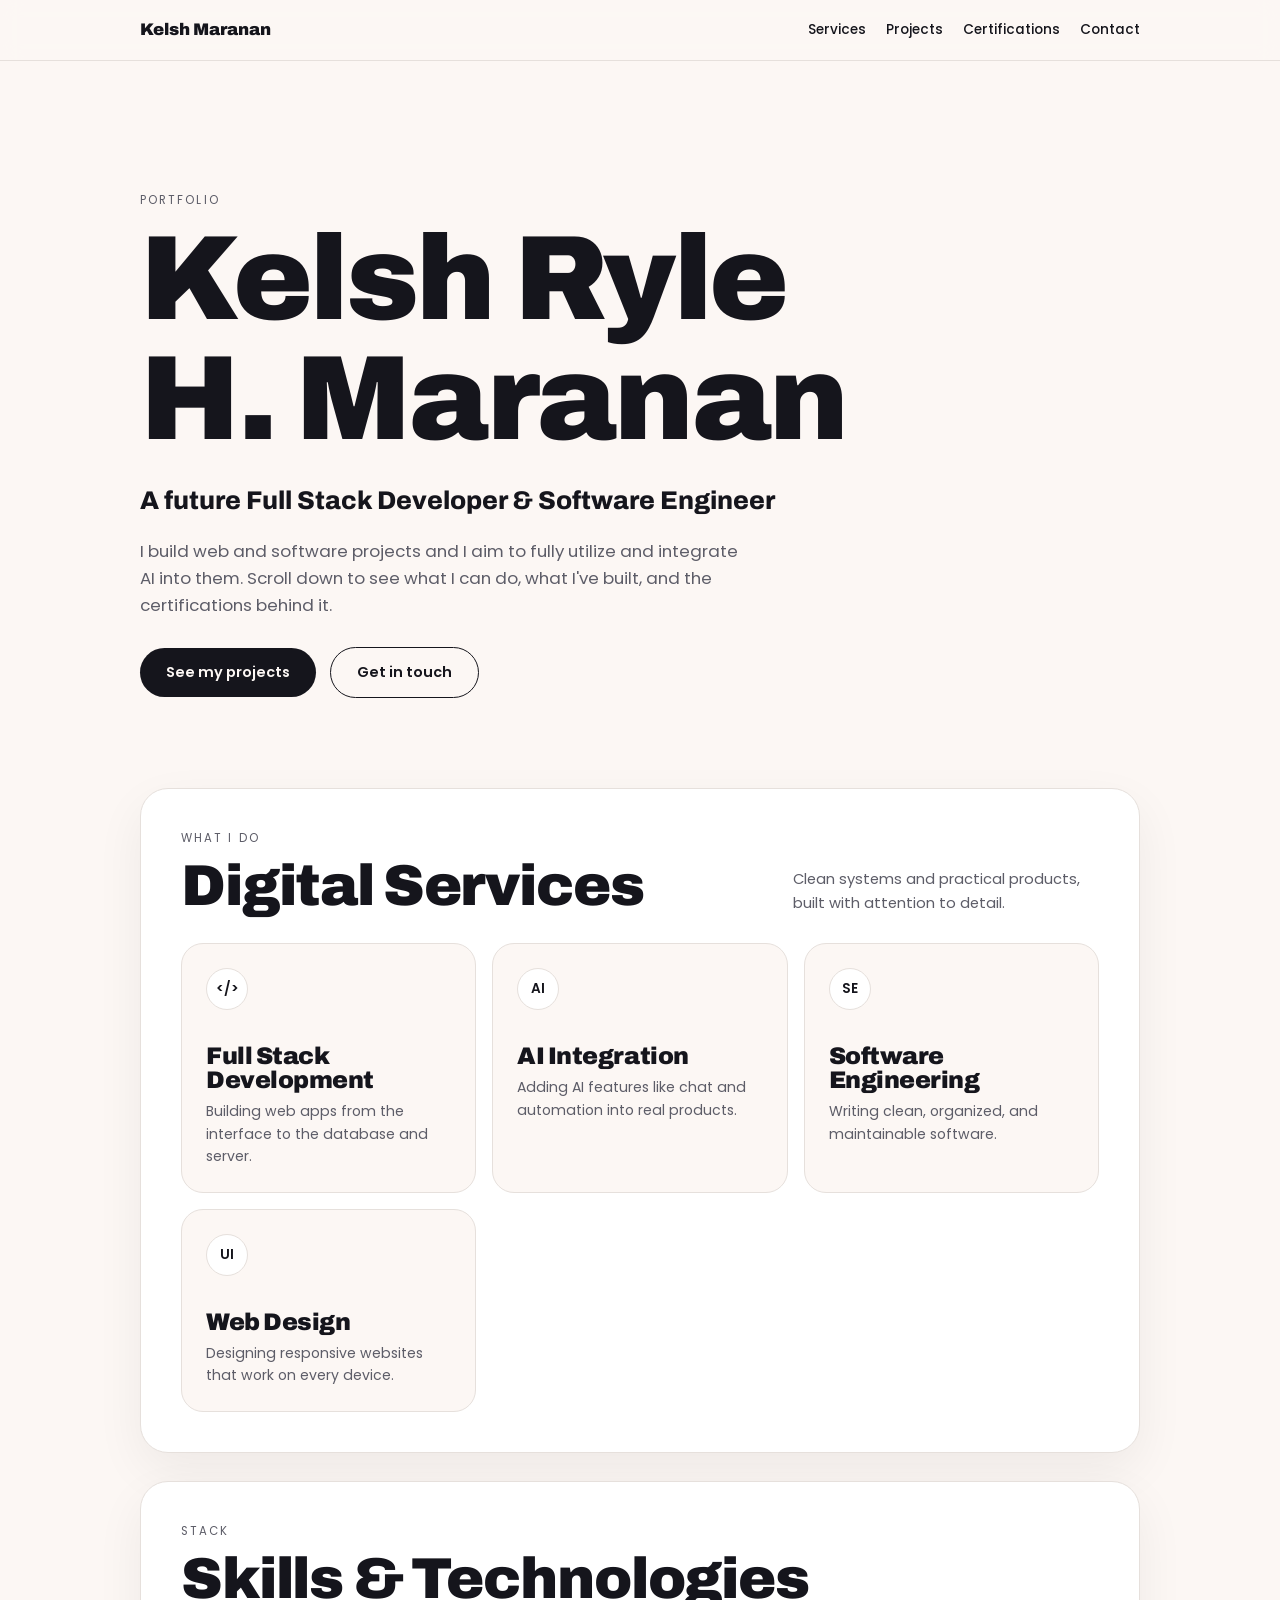
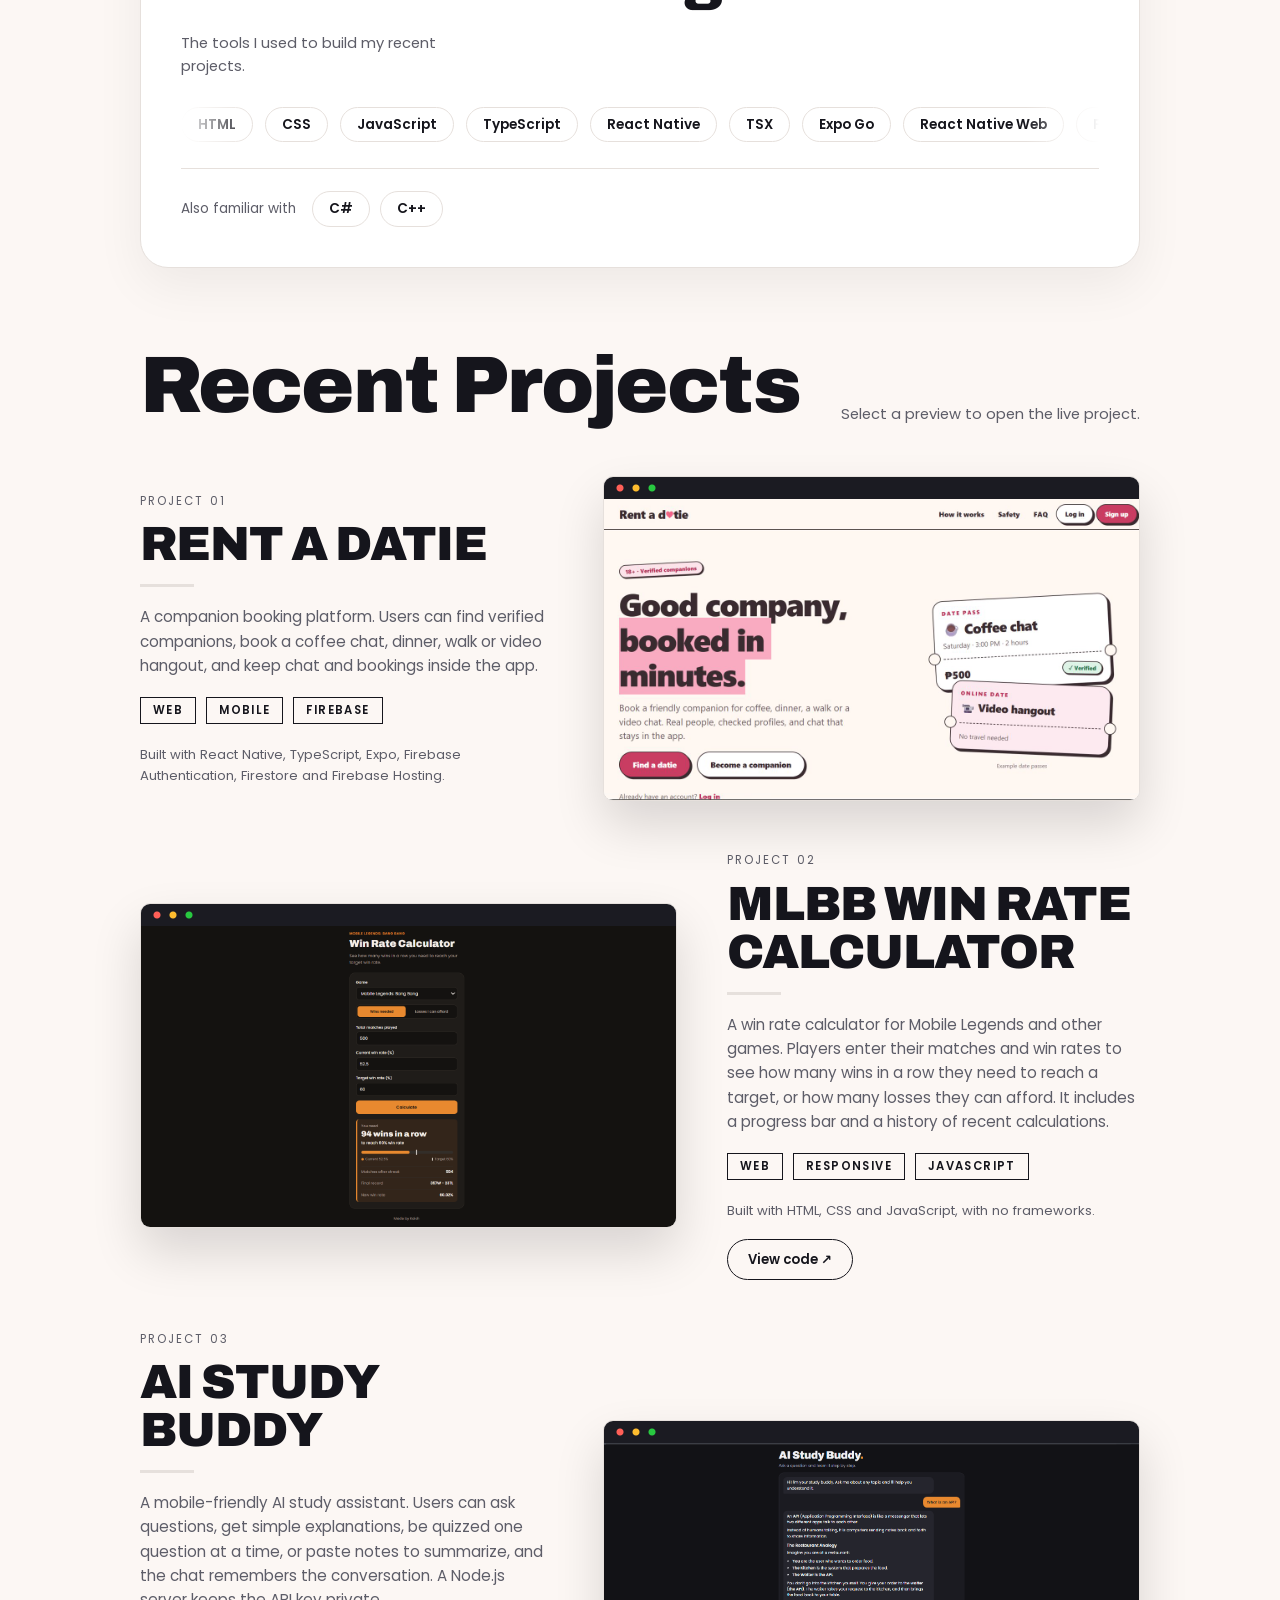
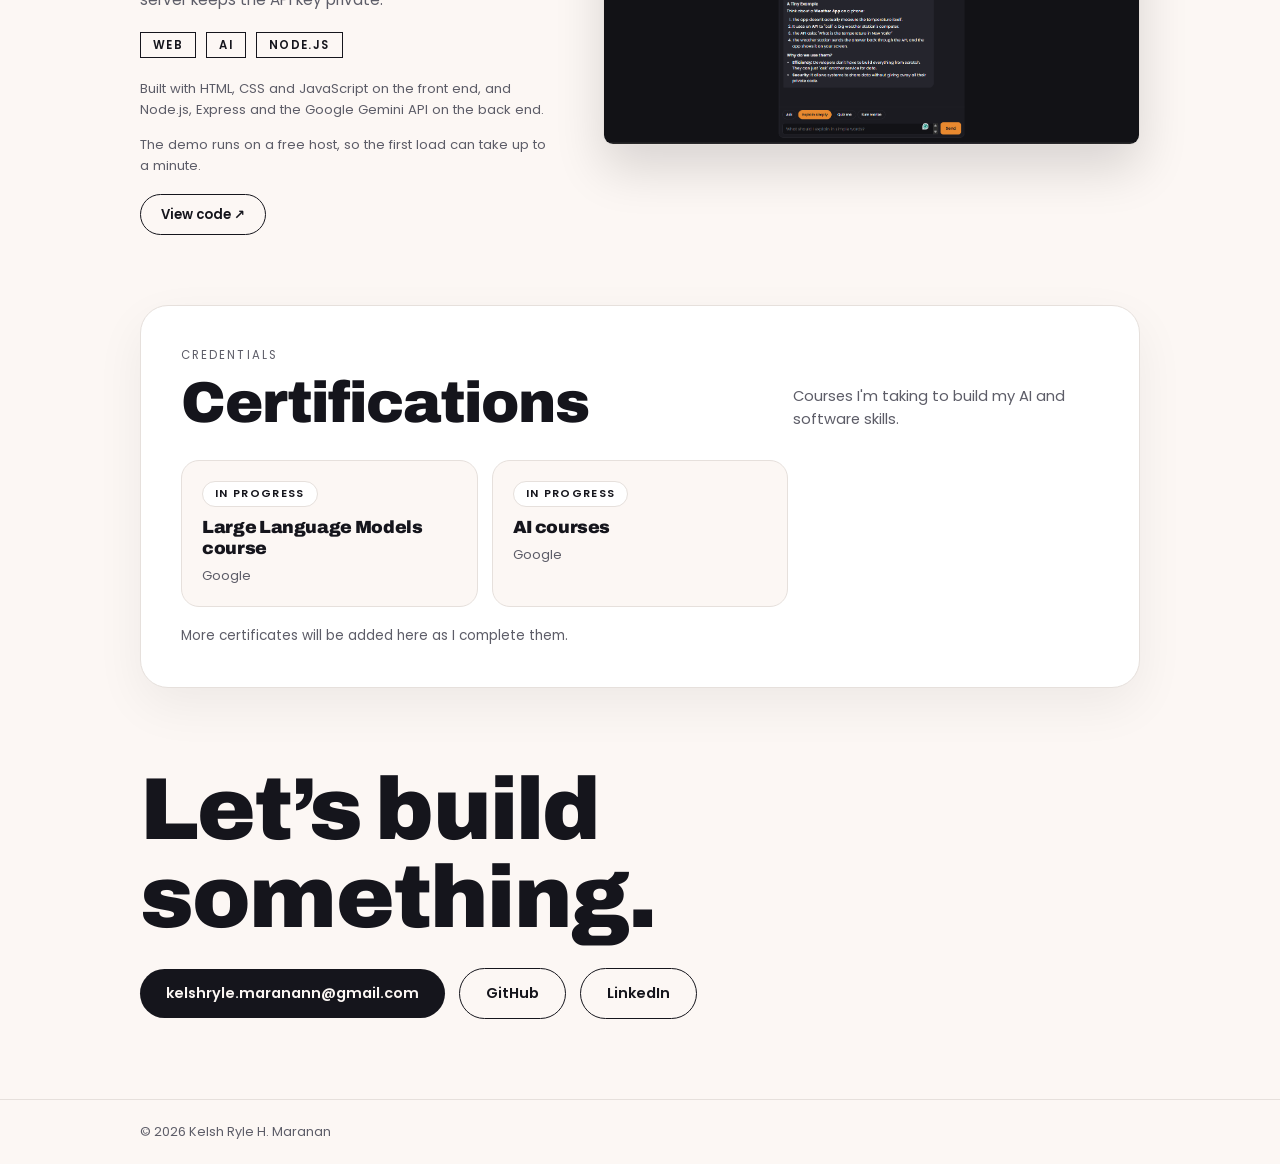
==== commit 883079f9: "Add Project 03: AI Study Buddy" ====
--- a/index.html
+++ b/index.html
@@ -104,6 +104,9 @@
         <span class="pill">Firebase Authentication</span>
         <span class="pill">Firestore</span>
         <span class="pill">Firebase Hosting</span>
+        <span class="pill">Node.js</span>
+        <span class="pill">Express</span>
+        <span class="pill">Gemini API</span>
       </div>
     </div>
     <div class="familiar">
@@ -162,6 +165,30 @@
       </div>
     </article>
 
+    <!-- PROJECT 3 -->
+    <article class="proj">
+      <a class="shot" href="https://ai-study-buddy-50f4.onrender.com/" target="_blank" rel="noopener" aria-label="Open AI Study Buddy">
+        <img src="images/ai-study-buddy.png" alt="AI Study Buddy chat page showing a formatted answer and study mode buttons" loading="lazy">
+        <span class="visit">Visit site ↗</span>
+      </a>
+      <div>
+        <p class="label">Project 03</p>
+        <h3>AI Study Buddy</h3>
+        <div class="bar"></div>
+        <p class="desc">A mobile-friendly AI study assistant. Users can ask questions, get simple explanations, be quizzed one question at a time, or paste notes to summarize, and the chat remembers the conversation. A Node.js server keeps the API key private.</p>
+        <div>
+          <span class="tag">Web</span>
+          <span class="tag">AI</span>
+          <span class="tag">Node.js</span>
+        </div>
+        <p class="built">Built with HTML, CSS and JavaScript on the front end, and Node.js, Express and the Google Gemini API on the back end.</p>
+        <p class="built">The demo runs on a free host, so the first load can take up to a minute.</p>
+        <div class="links">
+          <a class="btn line" href="https://github.com/KelshRyleMaranan/ai-study-buddy" target="_blank" rel="noopener">View code ↗</a>
+        </div>
+      </div>
+    </article>
+
   </section>
 
   <section class="panel" id="certs">
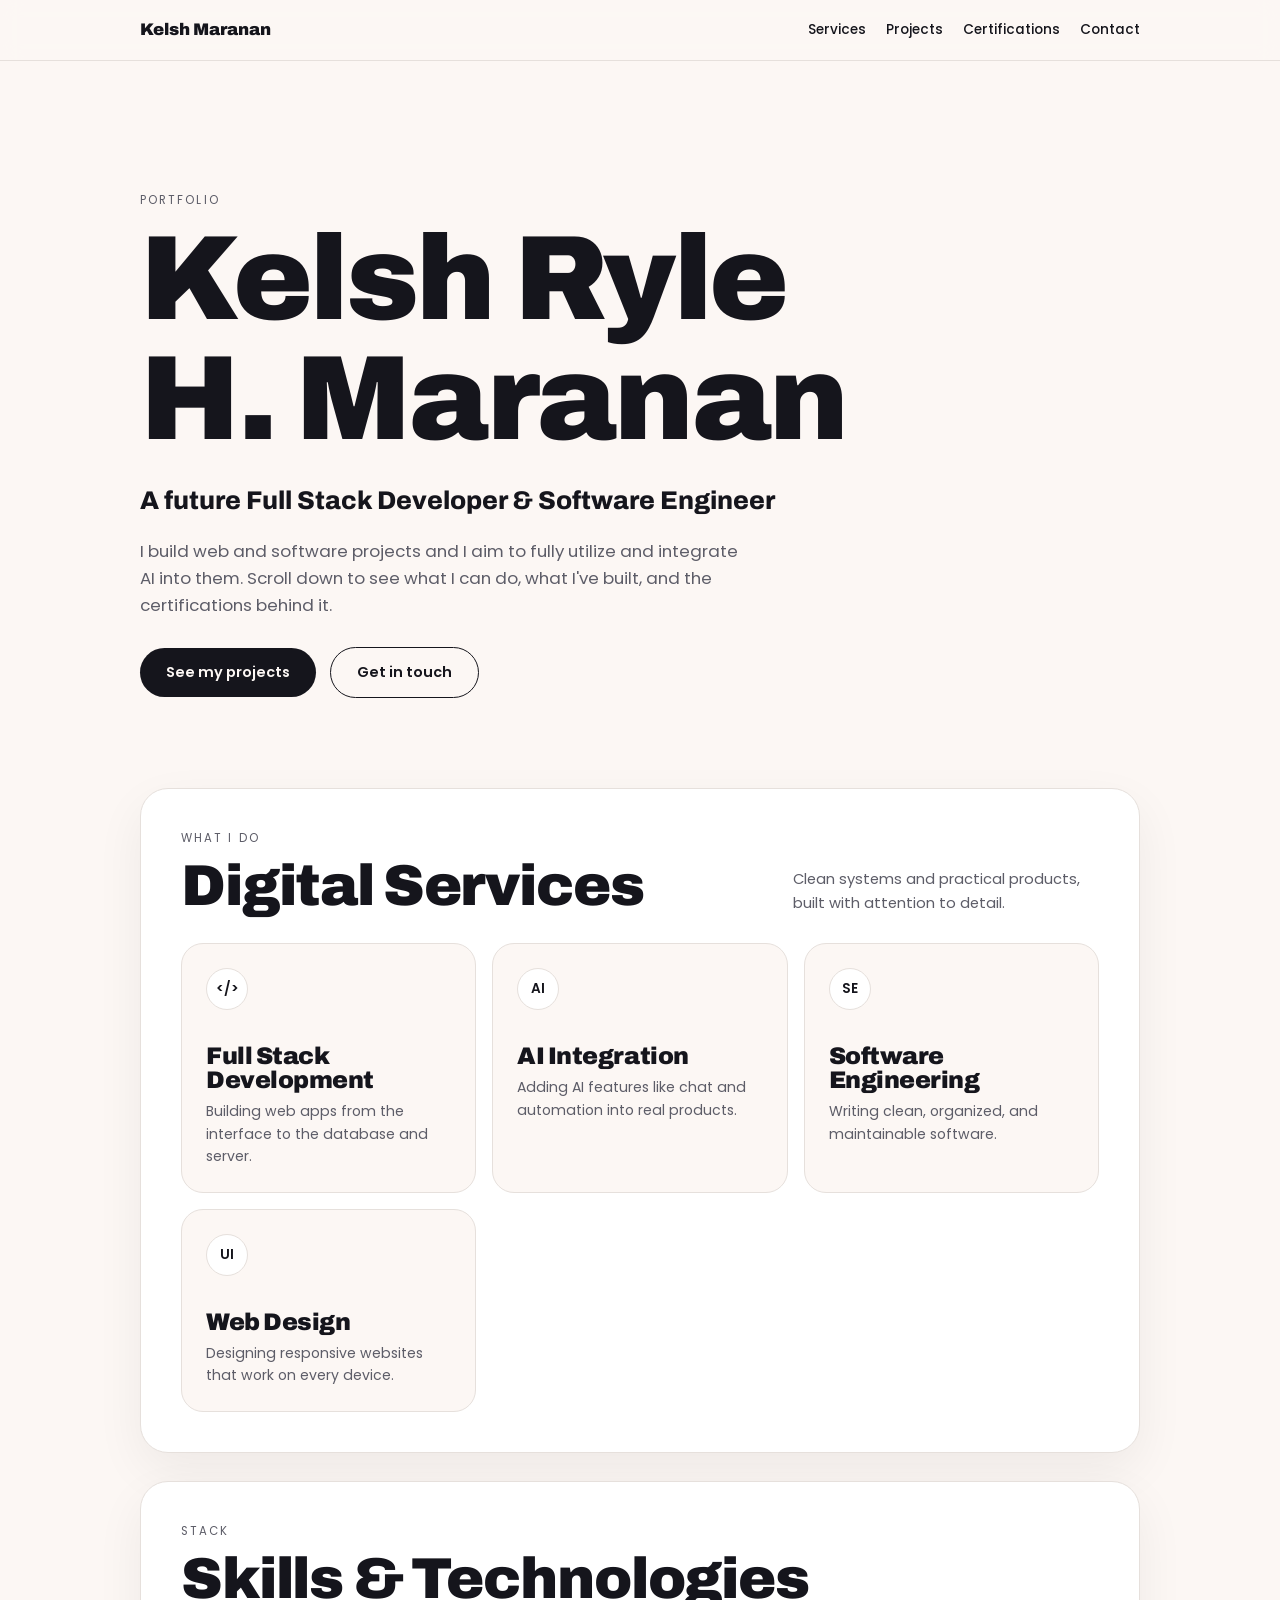
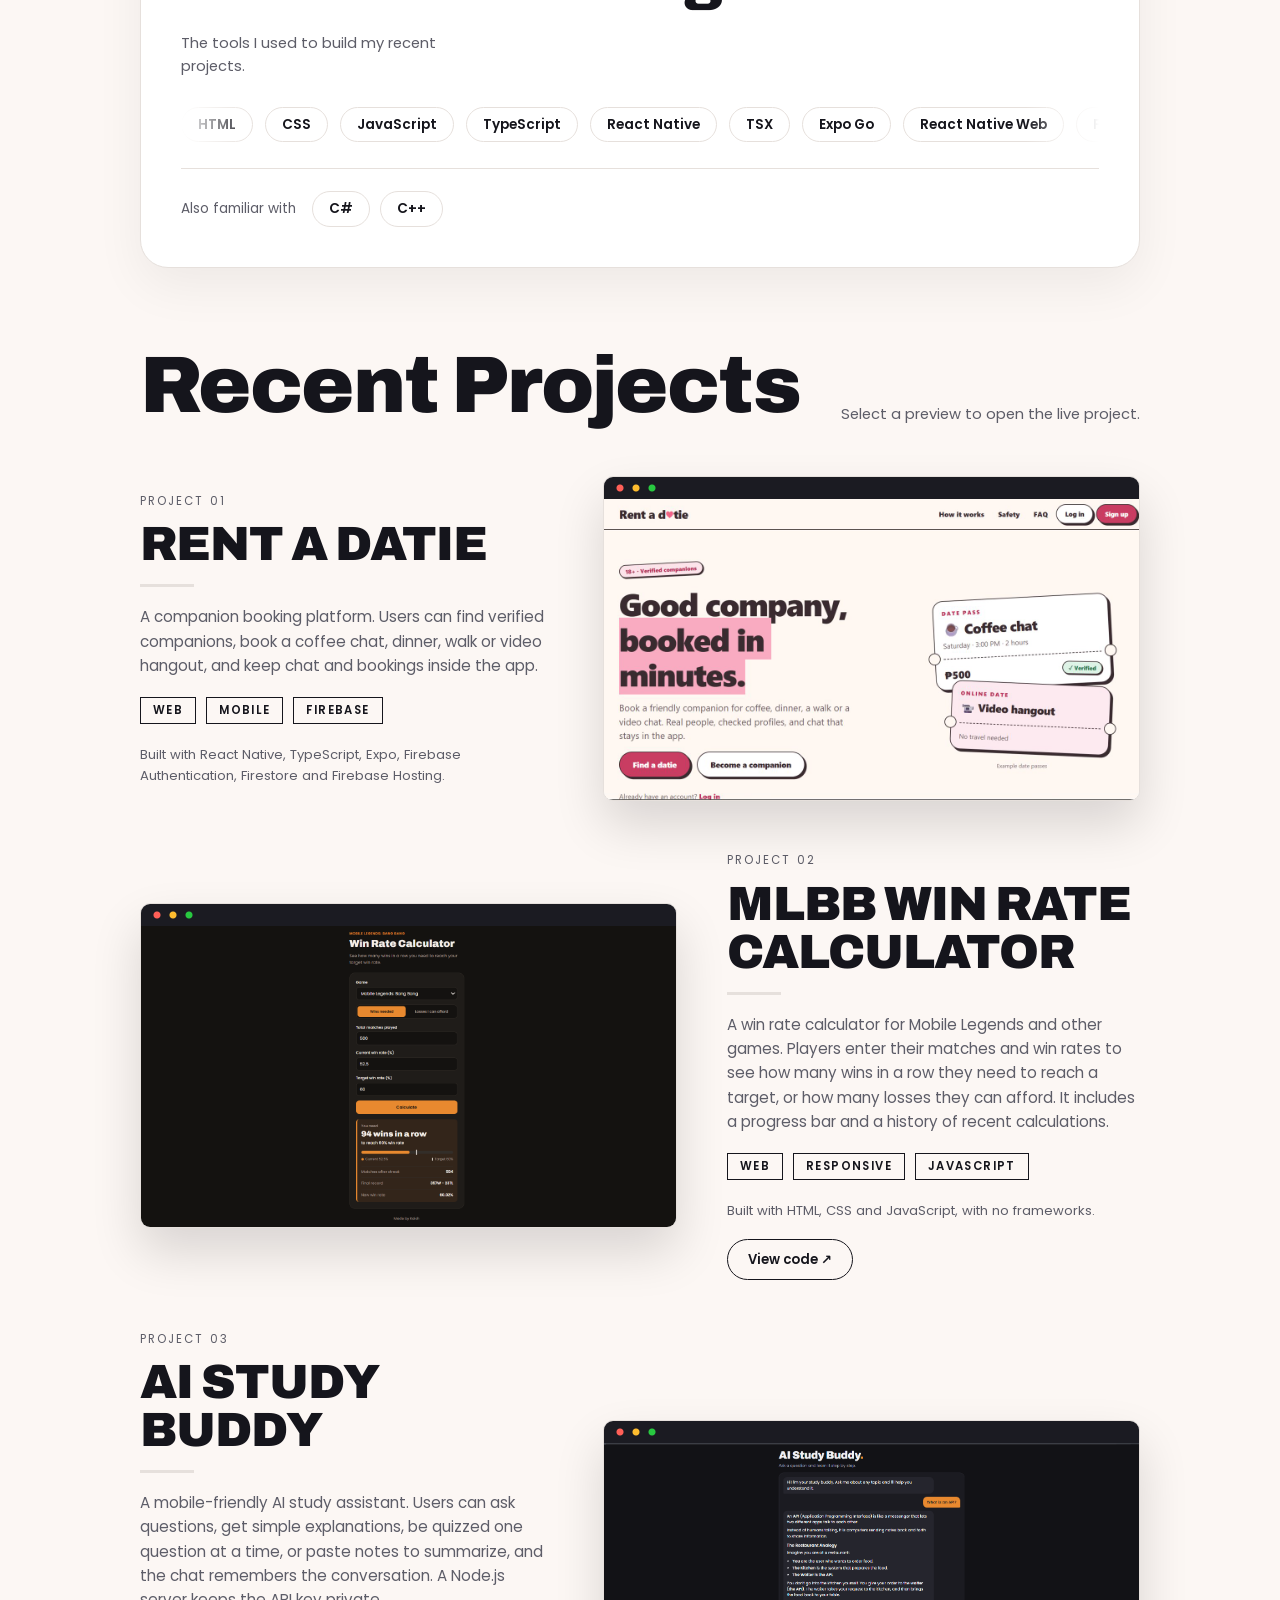
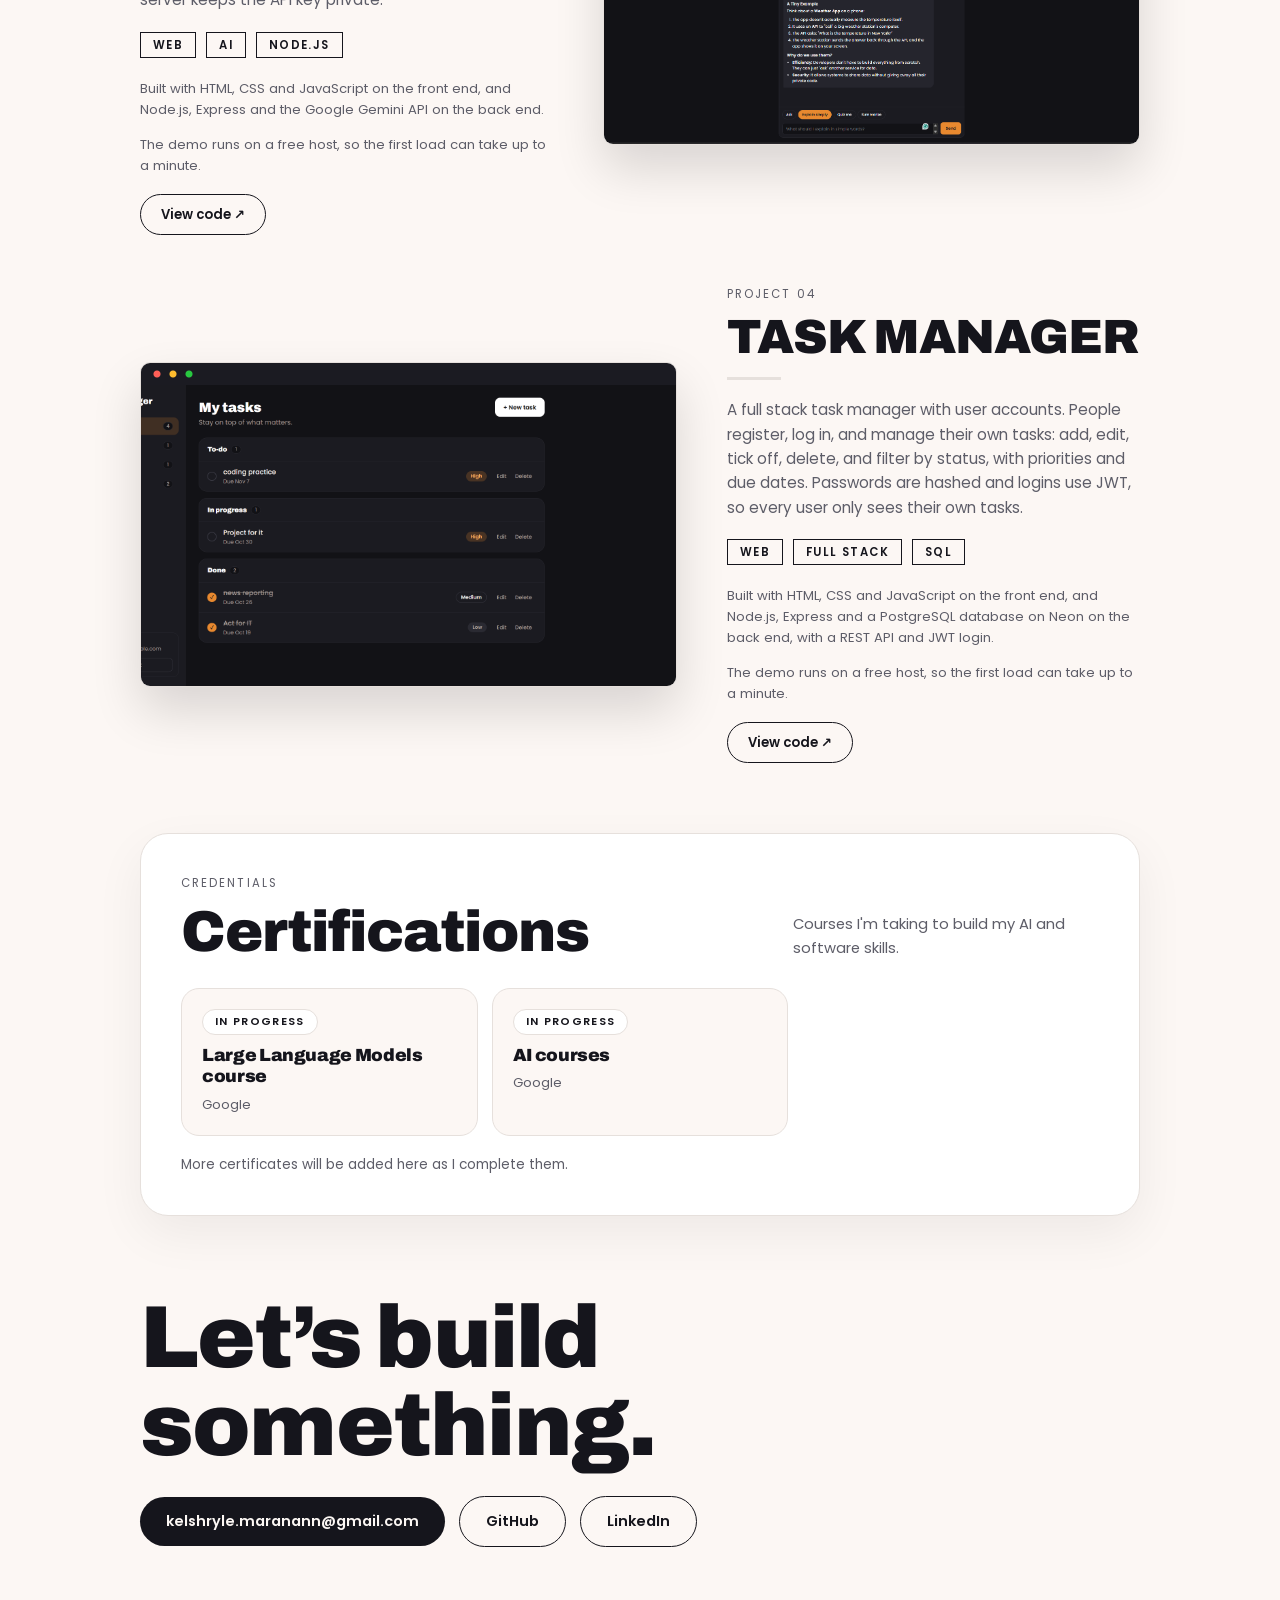
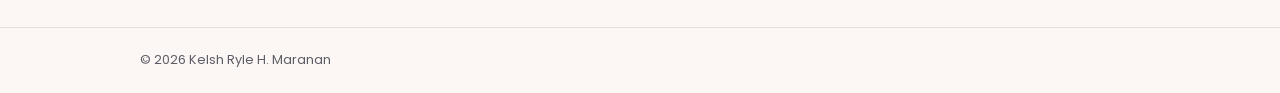
==== commit 2e7f5c85: "Add Task Manager as Project 04" ====
--- a/index.html
+++ b/index.html
@@ -107,6 +107,10 @@
         <span class="pill">Node.js</span>
         <span class="pill">Express</span>
         <span class="pill">Gemini API</span>
+        <span class="pill">SQL</span>
+        <span class="pill">PostgreSQL</span>
+        <span class="pill">REST API</span>
+        <span class="pill">JWT Authentication</span>
       </div>
     </div>
     <div class="familiar">
@@ -185,6 +189,30 @@
         <p class="built">The demo runs on a free host, so the first load can take up to a minute.</p>
         <div class="links">
           <a class="btn line" href="https://github.com/KelshRyleMaranan/ai-study-buddy" target="_blank" rel="noopener">View code ↗</a>
+        </div>
+      </div>
+    </article>
+
+    <!-- PROJECT 4 -->
+    <article class="proj">
+      <a class="shot" href="https://fullstack-task-manager-v5bk.onrender.com/" target="_blank" rel="noopener" aria-label="Open Task Manager">
+        <img src="images/task-manager.png" alt="Task Manager app showing tasks grouped by status with priority labels" loading="lazy">
+        <span class="visit">Visit site ↗</span>
+      </a>
+      <div>
+        <p class="label">Project 04</p>
+        <h3>Task Manager</h3>
+        <div class="bar"></div>
+        <p class="desc">A full stack task manager with user accounts. People register, log in, and manage their own tasks: add, edit, tick off, delete, and filter by status, with priorities and due dates. Passwords are hashed and logins use JWT, so every user only sees their own tasks.</p>
+        <div>
+          <span class="tag">Web</span>
+          <span class="tag">Full Stack</span>
+          <span class="tag">SQL</span>
+        </div>
+        <p class="built">Built with HTML, CSS and JavaScript on the front end, and Node.js, Express and a PostgreSQL database on Neon on the back end, with a REST API and JWT login.</p>
+        <p class="built">The demo runs on a free host, so the first load can take up to a minute.</p>
+        <div class="links">
+          <a class="btn line" href="https://github.com/KelshRyleMaranan/fullstack-task-manager" target="_blank" rel="noopener">View code ↗</a>
         </div>
       </div>
     </article>
